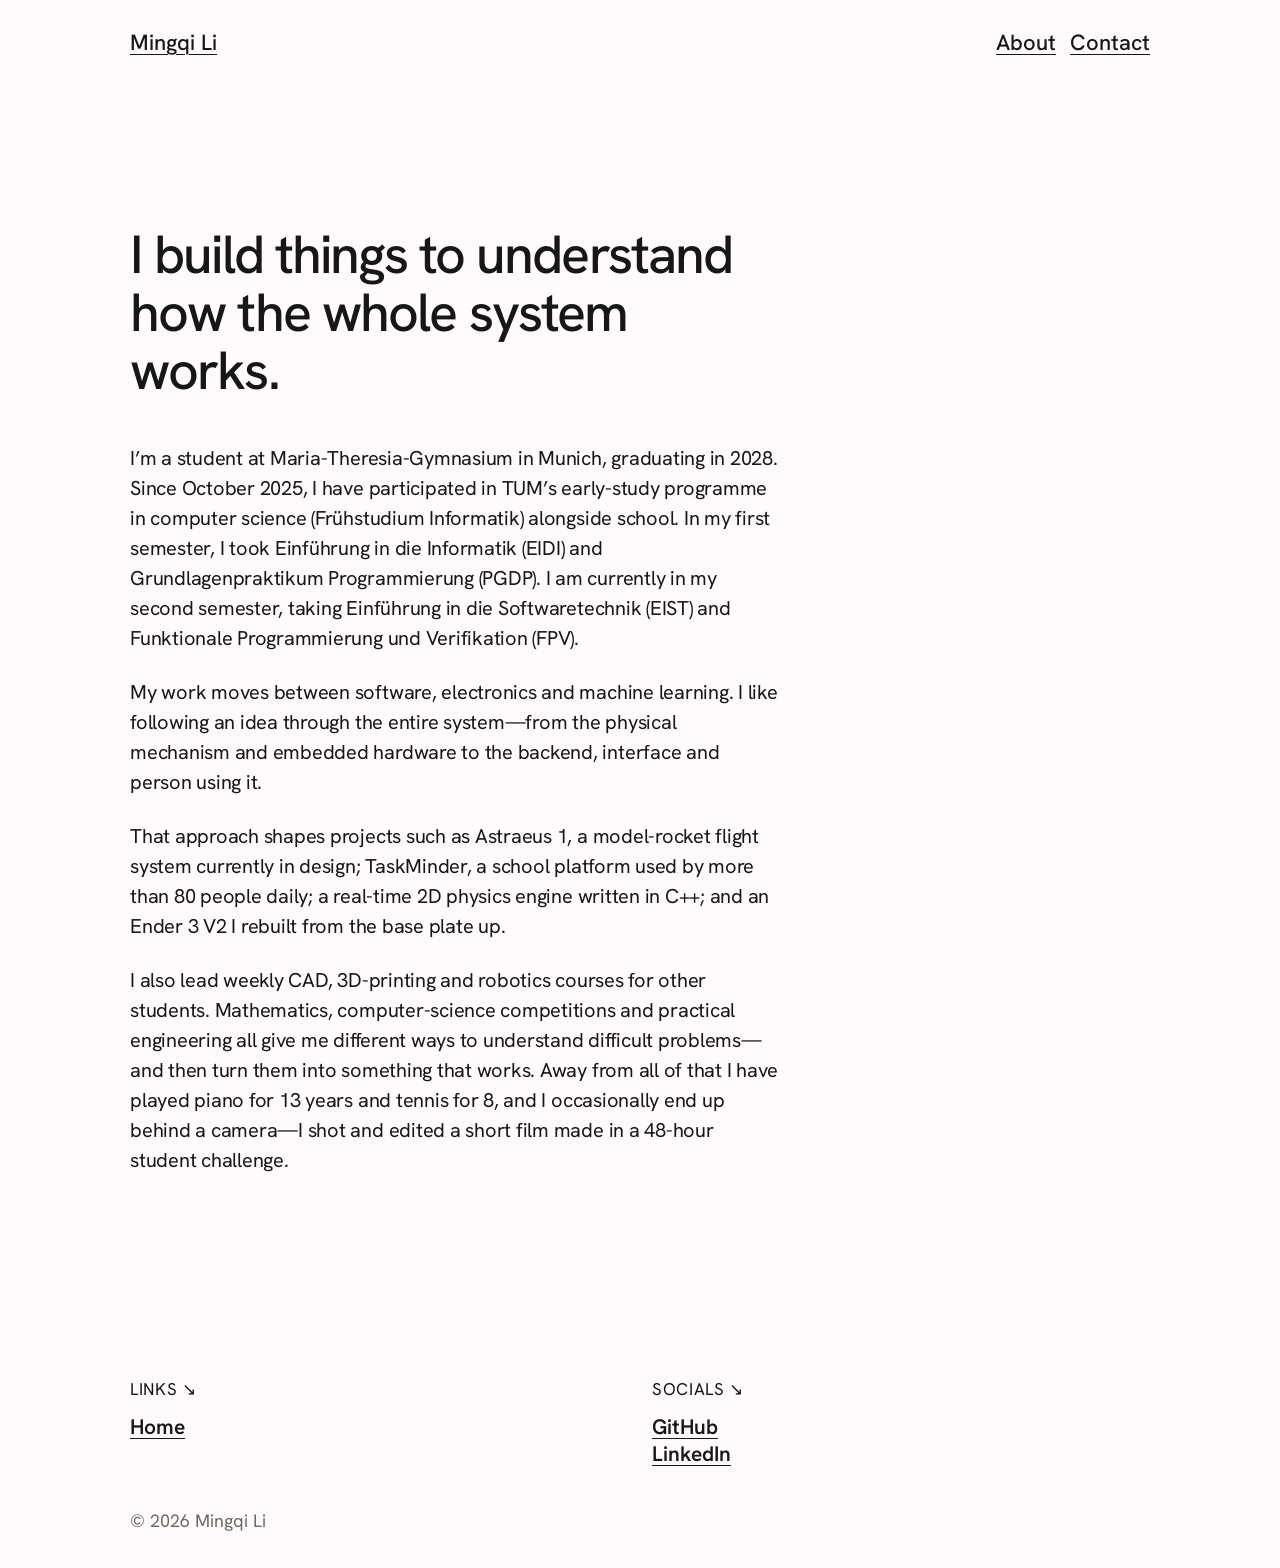
==== about/index.html @ 6d71b135 "add 3d printer" ====
<!DOCTYPE html>
<html lang="en">
<head>
  <meta charset="utf-8">
  <meta name="viewport" content="width=device-width, initial-scale=1">
  <title>About — Mingqi Li</title>
  <meta name="description" content="About Mingqi Li, a Munich-based student engineer working across software, electronics and machine learning.">
  <link rel="icon" href="data:image/svg+xml,%3Csvg xmlns='http://www.w3.org/2000/svg' viewBox='0 0 100 100'%3E%3Ctext y='.9em' font-size='90'%3EM%3C/text%3E%3C/svg%3E">
  <link rel="preconnect" href="https://fonts.googleapis.com">
  <link rel="preconnect" href="https://fonts.gstatic.com" crossorigin>
  <link href="https://fonts.googleapis.com/css2?family=Hanken+Grotesk:wght@400;500;600;700&amp;display=swap" rel="stylesheet">
  <link rel="stylesheet" href="../css/design-system.css">
  <link rel="stylesheet" href="../css/site.css">
</head>
<body class="baseline-home about-page">
  <nav class="site-nav">
    <div class="wrap nav-inner">
      <a class="brand" href="/">Mingqi Li</a>
      <div class="nav-links" aria-label="Primary navigation">
        <a href="./" aria-current="page">About</a>
        <a href="../contact/">Contact</a>
      </div>
    </div>
  </nav>

  <main>
    <article class="wrap about-main">
      <h1>I build things to understand how the whole system works.</h1>

      <div class="about-body">
        <p>I’m a student at Maria-Theresia-Gymnasium in Munich, graduating in 2028. Since October 2025, I have participated in TUM’s early-study programme in computer science (Frühstudium Informatik) alongside school. In my first semester, I took Einführung in die Informatik (EIDI) and Grundlagenpraktikum Programmierung (PGDP). I am currently in my second semester, taking Einführung in die Softwaretechnik (EIST) and Funktionale Programmierung und Verifikation (FPV).</p>

        <p>My work moves between software, electronics and machine learning. I like following an idea through the entire system—from the physical mechanism and embedded hardware to the backend, interface and person using it.</p>

        <p>That approach shapes projects such as Astraeus 1, a model-rocket flight system currently in design; TaskMinder, a school platform used by more than 80 people daily; a real-time 2D physics engine written in C++; and an Ender 3 V2 I rebuilt from the base plate up.</p>

        <p>I also lead weekly CAD, 3D-printing and robotics courses for other students. Mathematics, computer-science competitions and practical engineering all give me different ways to understand difficult problems—and then turn them into something that works. Away from all of that I have played piano for 13 years and tennis for 8, and I occasionally end up behind a camera—I shot and edited a short film made in a 48-hour student challenge.</p>
      </div>
    </article>
  </main>

  <footer class="baseline-footer" id="contact">
    <div class="wrap footer-grid">
      <div>
        <p class="baseline-section-label">Links</p>
        <a href="../index.html">Home</a>
      </div>
      <div>
        <p class="baseline-section-label">Socials</p>
        <a href="https://github.com/skynightgamer" target="_blank" rel="noopener">GitHub</a><br>
        <a href="https://www.linkedin.com/in/mingqi-li-tm/" target="_blank" rel="noopener">LinkedIn</a>
      </div>
    </div>
    <div class="wrap baseline-copyright">© 2026 Mingqi Li</div>
  </footer>
</body>
</html>
---- css/design-system.css ----
:root {
  --paper: #fffbfc;
  --paper-deep: #f4f4f2;
  --ink: #171717;
  --muted: #6d6a65;
  --line: rgba(23, 23, 23, 0.24);
  --line-soft: rgba(23, 23, 23, 0.12);
  --accent: #2447ff;
  --font-sans: "Hanken Grotesk", "Helvetica Neue", Arial, sans-serif;
  --font-mono: var(--font-sans);
  --page: 1180px;
  --gutter: clamp(20px, 4vw, 52px);
  --ease: cubic-bezier(.22, 1, .36, 1);
}

* {
  box-sizing: border-box;
}

html {
  scroll-behavior: smooth;
}

body {
  margin: 0;
  color: var(--ink);
  background: var(--paper);
  font-family: var(--font-sans);
  -webkit-font-smoothing: antialiased;
  text-rendering: optimizeLegibility;
}

body::before {
  content: none;
}

a {
  color: inherit;
  text-underline-offset: .18em;
  text-decoration-thickness: 1px;
}

img,
svg {
  display: block;
  max-width: 100%;
}

button,
input,
textarea {
  font: inherit;
}

::selection {
  color: #fff;
  background: var(--accent);
}

:focus-visible {
  outline: 2px solid var(--accent);
  outline-offset: 4px;
}

.wrap {
  width: min(100%, calc(var(--page) + 2 * var(--gutter)));
  margin-inline: auto;
  padding-inline: var(--gutter);
}

.mono-label {
  margin: 0;
  color: var(--muted);
  font-family: var(--font-mono);
  font-size: 15px;
  line-height: 1.45;
  letter-spacing: .08em;
  text-transform: uppercase;
}

.text-link {
  display: inline-flex;
  gap: .4rem;
  align-items: center;
  font-size: 19px;
  font-weight: 600;
}

.text-link::after {
  content: "↗";
  transition: transform .2s var(--ease);
}

.text-link:hover::after {
  transform: translate(3px, -3px);
}

[data-io] {
  opacity: 1;
  transform: none;
}

@media (prefers-reduced-motion: reduce) {
  html {
    scroll-behavior: auto;
  }

  *,
  *::before,
  *::after {
    scroll-behavior: auto !important;
    transition-duration: .001ms !important;
    animation-duration: .001ms !important;
  }

  [data-io] {
    opacity: 1;
    transform: none;
  }
}
---- css/site.css ----
/* Editorial portfolio layout */

.site-nav {
  position: relative;
  z-index: 20;
}

.nav-inner {
  display: flex;
  min-height: 84px;
  align-items: center;
  justify-content: space-between;
  border-bottom: 1px solid var(--line);
}

.brand {
  font-size: 14px;
  font-weight: 650;
}

.brand,
.nav-links a {
  text-decoration: none;
}

.nav-links {
  display: flex;
  gap: clamp(18px, 3vw, 36px);
  align-items: center;
}

.nav-links a {
  font-size: 13px;
}

.nav-links a:hover,
.brand:hover {
  text-decoration: underline;
}

.hero {
  padding-block: clamp(64px, 11vw, 150px) clamp(66px, 9vw, 112px);
}

.hero-grid {
  display: grid;
  grid-template-columns: minmax(0, 1.2fr) minmax(260px, .8fr);
  gap: clamp(48px, 10vw, 140px);
  align-items: end;
}

.hero-kicker {
  margin-bottom: 22px;
}

.hero h1 {
  max-width: 790px;
  margin: 0;
  font-size: clamp(48px, 7.7vw, 100px);
  font-weight: 520;
  line-height: .94;
  letter-spacing: -.055em;
}

.hero h1 span {
  color: var(--muted);
}

.hero-intro {
  max-width: 440px;
}

.hero-intro > p:not(.mono-label) {
  margin: 0 0 28px;
  font-size: clamp(18px, 2vw, 24px);
  line-height: 1.28;
  letter-spacing: -.02em;
}

.hero-links {
  display: flex;
  flex-wrap: wrap;
  gap: 18px;
}

.proof-row {
  display: grid;
  grid-template-columns: repeat(3, 1fr);
  margin-top: clamp(54px, 8vw, 104px);
  border-top: 1px solid var(--line);
}

.proof {
  min-height: 112px;
  padding: 18px 24px 18px 0;
  border-right: 1px solid var(--line);
}

.proof + .proof {
  padding-left: 24px;
}

.proof:last-child {
  border-right: 0;
}

.proof strong {
  display: block;
  margin-bottom: 6px;
  font-size: clamp(26px, 3vw, 40px);
  font-weight: 520;
  line-height: 1;
  letter-spacing: -.04em;
}

.proof span {
  color: var(--muted);
  font-size: 13px;
}

.section {
  padding-block: clamp(72px, 10vw, 132px);
  border-top: 1px solid var(--line);
}

.section-heading {
  display: grid;
  grid-template-columns: minmax(140px, .55fr) 1.45fr;
  gap: 36px;
  margin-bottom: clamp(42px, 6vw, 76px);
}

.section-heading h2 {
  max-width: 780px;
  margin: 0;
  font-size: clamp(34px, 5vw, 64px);
  font-weight: 520;
  line-height: 1.02;
  letter-spacing: -.045em;
}

.project-grid {
  display: grid;
  grid-template-columns: repeat(2, minmax(0, 1fr));
  gap: clamp(44px, 6vw, 82px) clamp(20px, 3vw, 34px);
}

.project {
  min-width: 0;
}

.project-link {
  display: block;
  text-decoration: none;
}

.project-media {
  position: relative;
  overflow: hidden;
  aspect-ratio: 1.45 / 1;
  margin-bottom: 16px;
  border: 1px solid var(--line);
  background: var(--paper-deep);
}

.project-media img,
.project-media video {
  width: 100%;
  height: 100%;
  object-fit: cover;
  transition: transform .6s var(--ease), filter .4s ease;
}

.project-link:hover .project-media img,
.project-link:hover .project-media video {
  transform: scale(1.025);
  filter: contrast(1.04);
}

.project-topline {
  display: flex;
  gap: 18px;
  justify-content: space-between;
  margin-bottom: 9px;
}

.project h3 {
  margin: 0;
  font-size: clamp(22px, 2.4vw, 31px);
  font-weight: 540;
  line-height: 1.1;
  letter-spacing: -.03em;
}

.project p {
  max-width: 54ch;
  margin: 0;
  color: var(--muted);
  font-size: 14px;
  line-height: 1.45;
}

.project-meta {
  margin-bottom: 8px;
}

.profile-grid {
  display: grid;
  grid-template-columns: minmax(240px, .72fr) minmax(0, 1.28fr);
  gap: clamp(36px, 8vw, 120px);
  align-items: start;
}

.portrait-placeholder {
  border: 1px solid var(--line);
  background: var(--paper-deep);
}

.portrait-placeholder img {
  width: 100%;
}

.profile-copy .statement {
  max-width: 760px;
  margin: 0 0 clamp(44px, 6vw, 72px);
  font-size: clamp(30px, 4.2vw, 56px);
  font-weight: 510;
  line-height: 1.08;
  letter-spacing: -.04em;
}

.profile-notes {
  display: grid;
  grid-template-columns: repeat(2, minmax(0, 1fr));
  gap: 32px;
}

.profile-notes p {
  margin: 0;
  color: var(--muted);
  font-size: 15px;
  line-height: 1.6;
}

.editorial-list {
  border-top: 1px solid var(--ink);
}

.list-row {
  display: grid;
  grid-template-columns: minmax(180px, .85fr) minmax(0, 1.25fr) minmax(100px, .4fr);
  gap: 28px;
  padding-block: 20px;
  border-bottom: 1px solid var(--line);
}

.list-row h3,
.list-row p {
  margin: 0;
}

.list-row h3 {
  font-size: 16px;
  font-weight: 600;
}

.list-row p {
  color: var(--muted);
  font-size: 14px;
  line-height: 1.5;
}

.list-row .year {
  text-align: right;
  font-family: var(--font-mono);
  font-size: 10px;
  line-height: 1.5;
}

.split-lists {
  display: grid;
  grid-template-columns: repeat(2, minmax(0, 1fr));
  gap: clamp(42px, 8vw, 110px);
}

.split-list h3 {
  margin: 0 0 20px;
  font-size: 14px;
  font-weight: 600;
}

.small-row {
  display: grid;
  grid-template-columns: 1fr auto;
  gap: 20px;
  padding-block: 15px;
  border-top: 1px solid var(--line);
}

.small-row:last-child {
  border-bottom: 1px solid var(--line);
}

.small-row strong {
  display: block;
  margin-bottom: 3px;
  font-size: 14px;
}

.small-row span {
  color: var(--muted);
  font-size: 12px;
}

.small-row time {
  font-family: var(--font-mono);
  font-size: 10px;
  white-space: nowrap;
}

.tools-line {
  max-width: 950px;
  margin: clamp(50px, 7vw, 80px) 0 0;
  font-size: clamp(21px, 3vw, 34px);
  line-height: 1.45;
  letter-spacing: -.025em;
}

.tools-line span {
  color: var(--muted);
}

.contact {
  padding-block: clamp(80px, 12vw, 160px);
  color: #f5f2ec;
  background: var(--ink);
}

.contact-grid {
  display: grid;
  grid-template-columns: minmax(0, 1.3fr) minmax(230px, .7fr);
  gap: 44px;
  align-items: end;
}

.contact h2 {
  max-width: 820px;
  margin: 0;
  font-size: clamp(48px, 8vw, 106px);
  font-weight: 500;
  line-height: .92;
  letter-spacing: -.06em;
}

.contact-side p {
  max-width: 36ch;
  margin: 0 0 26px;
  color: rgba(255,255,255,.62);
  font-size: 15px;
  line-height: 1.55;
}

.contact-side a {
  color: #fff;
}

.footer {
  color: #f5f2ec;
  background: var(--ink);
}

.footer-inner {
  display: flex;
  min-height: 86px;
  gap: 24px;
  align-items: center;
  justify-content: space-between;
  border-top: 1px solid rgba(255,255,255,.22);
  font-family: var(--font-mono);
  font-size: 10px;
  text-transform: none;
}

.footer-links {
  display: flex;
  gap: 24px;
}

/* Project pages */
.project-hero {
  padding-block: clamp(70px, 9vw, 120px) clamp(54px, 7vw, 88px);
}

.project-hero-grid {
  display: grid;
  grid-template-columns: minmax(0, 1.25fr) minmax(250px, .75fr);
  gap: clamp(40px, 9vw, 130px);
  align-items: end;
}

.project-hero h1 {
  margin: 18px 0 0;
  font-size: clamp(56px, 10vw, 132px);
  font-weight: 500;
  line-height: .88;
  letter-spacing: -.065em;
}

.project-deck {
  margin: 0 0 32px;
  font-size: clamp(20px, 2.2vw, 27px);
  line-height: 1.25;
  letter-spacing: -.025em;
}

.project-facts {
  display: grid;
  gap: 10px;
  margin: 0;
}

.project-facts div {
  display: grid;
  grid-template-columns: 88px 1fr;
  gap: 18px;
  padding-top: 10px;
  border-top: 1px solid var(--line);
}

.project-facts dt {
  color: var(--muted);
  font-family: var(--font-mono);
  font-size: 9px;
  letter-spacing: .06em;
  text-transform: uppercase;
}

.project-facts dd {
  margin: 0;
  font-size: 13px;
}

.case-cover {
  margin: 0;
  border-block: 1px solid var(--line);
  background: var(--paper-deep);
}

.case-cover img,
.case-cover video {
  display: block;
  width: 100%;
  max-height: 800px;
}

.case-cover figcaption {
  padding: 14px var(--gutter) 15px;
  border-top: 1px solid var(--line);
  color: var(--muted);
  font-size: 14px;
  line-height: 1.5;
}

.case-cover--video {
  overflow: hidden;
}

.case-cover--video video {
  object-fit: cover;
  transform: scale(1.16);
  transform-origin: center;
}

.case-study {
  padding-block: clamp(72px, 10vw, 132px);
}

.case-section {
  display: grid;
  grid-template-columns: minmax(150px, .48fr) minmax(0, 1.52fr);
  gap: clamp(30px, 7vw, 92px);
  padding-block: clamp(54px, 7vw, 84px);
  border-top: 1px solid var(--line);
}

.case-section:first-child {
  padding-top: 0;
  border-top: 0;
}

.case-copy {
  max-width: 760px;
}

.case-copy h2 {
  margin: 0 0 22px;
  font-size: clamp(32px, 4.3vw, 56px);
  font-weight: 520;
  line-height: 1.04;
  letter-spacing: -.045em;
}

.case-copy p,
.case-copy li {
  color: var(--muted);
  font-size: 17px;
  line-height: 1.65;
}

.case-copy p {
  margin: 0 0 18px;
}

.case-copy ul {
  margin: 0;
  padding-left: 20px;
}

.case-copy li + li {
  margin-top: 10px;
}

.case-copy strong {
  color: var(--ink);
}

.case-narrative {
  max-width: 820px;
  margin-inline: auto;
}

.case-narrative .case-copy {
  max-width: none;
}

.narrative-chapter + .narrative-chapter {
  margin-top: clamp(72px, 10vw, 116px);
}

.narrative-chapter h2 {
  font-weight: 600;
}

.narrative-chapter--results {
  padding-top: clamp(12px, 2vw, 24px);
}

.story-grid {
  display: grid;
  grid-template-columns: repeat(2, minmax(0, 1fr));
  gap: 24px;
  margin-top: 38px;
}

.story-media {
  min-width: 0;
  margin: 0;
}

.story-media--wide {
  margin-top: 38px;
}

.story-grid--product {
  align-items: start;
}

.story-column {
  display: flex;
  min-width: 0;
  flex-direction: column;
  gap: 24px;
}

.story-media > img {
  width: 100%;
  height: auto;
  border: 1px solid var(--line);
  background: var(--paper-deep);
}

.story-placeholder {
  display: flex;
  min-height: 300px;
  padding: clamp(22px, 4vw, 38px);
  flex-direction: column;
  justify-content: flex-end;
  border: 1px solid var(--line);
  background:
    linear-gradient(135deg, transparent 0 49.8%, var(--line-soft) 50%, transparent 50.2%),
    linear-gradient(45deg, transparent 0 49.8%, var(--line-soft) 50%, transparent 50.2%),
    var(--paper-deep);
}

.story-placeholder--screen {
  min-height: 260px;
  background:
    linear-gradient(var(--line-soft) 1px, transparent 1px),
    linear-gradient(90deg, var(--line-soft) 1px, transparent 1px),
    var(--paper-deep);
  background-size: 28px 28px;
}

.story-placeholder .mono-label {
  margin-bottom: 8px;
  font-size: 11px;
}

.story-placeholder strong {
  font-size: clamp(20px, 2.7vw, 30px);
  font-weight: 520;
  line-height: 1.1;
  letter-spacing: -.03em;
}

.story-placeholder p {
  max-width: 44ch;
  margin: 8px 0 0;
  color: var(--muted);
  font-size: 13px;
  line-height: 1.45;
}

.story-media figcaption {
  margin-top: 10px;
  color: var(--muted);
  font-size: 13px;
  line-height: 1.45;
}

.media-block {
  margin: clamp(44px, 6vw, 72px) 0 0;
}

.media-placeholder {
  display: grid;
  min-height: clamp(320px, 48vw, 650px);
  padding: clamp(22px, 4vw, 46px);
  place-items: center;
  border: 1px solid var(--line);
  background:
    linear-gradient(var(--line-soft) 1px, transparent 1px),
    linear-gradient(90deg, var(--line-soft) 1px, transparent 1px),
    var(--paper-deep);
  background-size: 32px 32px;
}

.media-placeholder-inner {
  max-width: 520px;
  padding: 28px;
  text-align: center;
  background: rgba(243,240,235,.88);
  border: 1px solid var(--line);
}

.media-placeholder strong {
  display: block;
  margin: 12px 0 8px;
  font-size: clamp(22px, 3vw, 36px);
  font-weight: 520;
  letter-spacing: -.03em;
}

.media-placeholder p {
  margin: 0;
  color: var(--muted);
  font-size: 13px;
  line-height: 1.5;
}

.media-caption {
  display: flex;
  gap: 24px;
  justify-content: space-between;
  margin-top: 10px;
  color: var(--muted);
  font-family: var(--font-mono);
  font-size: 9px;
  line-height: 1.5;
  text-transform: uppercase;
}

.result-strip {
  display: grid;
  grid-template-columns: repeat(3, minmax(0, 1fr));
  margin-top: 34px;
  border-block: 1px solid var(--line);
}

.result {
  padding: 22px 24px 22px 0;
  border-right: 1px solid var(--line);
}

.result + .result {
  padding-left: 24px;
}

.result:last-child {
  border-right: 0;
}

.result strong {
  display: block;
  margin-bottom: 5px;
  font-size: clamp(22px, 3vw, 36px);
  font-weight: 520;
  letter-spacing: -.035em;
}

.result span {
  color: var(--muted);
  font-size: 12px;
}

.case-links {
  display: flex;
  flex-wrap: wrap;
  gap: 20px;
  margin-top: 30px;
}

.case-nav {
  display: flex;
  gap: 24px;
  justify-content: space-between;
  padding-block: 28px;
  border-top: 1px solid var(--line);
}

.case-nav a {
  font-size: 13px;
}

@media (max-width: 760px) {
  .nav-inner {
    min-height: 70px;
  }

  .nav-links a:not(:last-child) {
    display: none;
  }

  .hero-grid,
  .project-hero-grid,
  .contact-grid {
    grid-template-columns: 1fr;
    align-items: start;
  }

  .hero {
    padding-top: 72px;
  }

  .hero h1 {
    font-size: clamp(48px, 15vw, 78px);
  }

  .proof-row {
    grid-template-columns: 1fr;
  }

  .proof,
  .proof + .proof {
    min-height: auto;
    padding: 18px 0;
    border-right: 0;
    border-bottom: 1px solid var(--line);
  }

  .section-heading,
  .case-section {
    grid-template-columns: 1fr;
    gap: 18px;
  }

  .project-grid,
  .profile-grid,
  .profile-notes,
  .split-lists,
  .story-grid {
    grid-template-columns: 1fr;
  }

  .story-grid--product .story-column {
    display: contents;
  }

  .project-grid {
    gap: 52px;
  }

  .portrait-placeholder {
    max-width: 430px;
  }

  .list-row {
    grid-template-columns: 1fr auto;
    gap: 7px 20px;
  }

  .list-row p {
    grid-column: 1 / -1;
    grid-row: 2;
  }

  .result-strip {
    grid-template-columns: 1fr;
  }

  .result,
  .result + .result {
    padding: 18px 0;
    border-right: 0;
    border-bottom: 1px solid var(--line);
  }

  .result:last-child {
    border-bottom: 0;
  }

  .media-placeholder {
    min-height: 320px;
  }
}

@media (max-width: 440px) {
  .nav-links {
    gap: 16px;
  }

  .nav-links a {
    font-size: 12px;
  }

  .footer-inner {
    align-items: flex-start;
    flex-direction: column;
    justify-content: center;
  }
}

/* Homepage variant aligned closely with the supplied baseline reference. */
.baseline-home {
  --page: 1020px;
  --gutter: clamp(18px, 3vw, 32px);
  background: var(--paper);
}

.baseline-home::before {
  content: none;
}

.baseline-home .nav-inner {
  min-height: 84px;
  border-bottom: 0;
}

.baseline-home .brand,
.baseline-home .nav-links a {
  font-size: 22px;
  font-weight: 500;
  text-decoration: underline;
  text-decoration-thickness: .75px;
}

.baseline-home .nav-links {
  gap: 14px;
}

.baseline-intro {
  padding: 40px 0 44px;
}

.intro-grid {
  display: grid;
  grid-template-columns: repeat(2, minmax(0, 1fr));
  gap: 28px;
}

.intro-title,
.intro-side p {
  max-width: 38ch;
  margin: 0 0 18px;
  font-size: 24px;
  line-height: 1.16;
  letter-spacing: -.012em;
}

.intro-side {
  display: flex;
  align-items: flex-start;
  flex-direction: column;
  justify-content: flex-end;
  padding-bottom: 1px;
}

.intro-side p {
  color: var(--muted);
  font-size: 20px;
  line-height: 1.35;
  letter-spacing: 0;
}

.baseline-link {
  font-size: 20px;
  font-weight: 500;
}

.baseline-work {
  padding: 24px 0 96px;
}

.baseline-section-label {
  margin: 0 0 11px;
  color: var(--ink);
  font-family: var(--font-mono);
  font-size: 14px;
  line-height: 1.4;
  letter-spacing: .04em;
  text-transform: uppercase;
}

.baseline-work .baseline-section-label::after,
.baseline-footer .baseline-section-label::after {
  content: " ↘";
}

.baseline-work > .wrap > .baseline-section-label {
  margin-bottom: 22px;
  font-size: 14px;
  font-weight: 700;
}

.baseline-home .project-grid {
  gap: 42px 32px;
}

.baseline-home .project-media {
  aspect-ratio: 1.48 / 1;
  margin-bottom: 14px;
  border-color: rgba(23, 23, 23, .3);
}

.baseline-home .project-topline {
  justify-content: flex-start;
  margin-bottom: 5px;
}

.baseline-home .project h2 {
  margin: 0;
  color: var(--ink);
  font-size: 14px;
  font-weight: 550;
  line-height: 1.2;
  text-transform: uppercase;
}

.baseline-home .project-meta {
  margin: 0 0 14px;
  color: var(--muted);
  font-family: var(--font-sans);
  font-size: 14px;
  line-height: 1.4;
  letter-spacing: 0;
  text-transform: uppercase;
}

.baseline-home .project p:not(.project-meta) {
  max-width: 58ch;
  margin: 0;
  color: var(--muted);
  font-size: 17px;
  line-height: 1.4;
}

.baseline-home .project-link:hover .project-media img,
.baseline-home .project-link:hover .project-media video {
  transform: none;
}

.baseline-about {
  padding: 104px 0 88px;
}

.about-text-grid {
  display: grid;
  grid-template-columns: repeat(2, minmax(0, 1fr));
  gap: clamp(42px, 9vw, 96px);
}

.about-statement {
  max-width: 19ch;
  margin: 0;
  font-size: clamp(38px, 3.7vw, 46px);
  font-weight: 450;
  line-height: 1.06;
  letter-spacing: -.035em;
}

.about-detail {
  padding-top: 3px;
}

.about-detail p {
  max-width: 40ch;
  margin: 0 0 16px;
  font-size: 20px;
  line-height: 1.5;
}

.about-detail .baseline-link::after {
  content: " ↘";
}

.baseline-record {
  padding: 72px 0 88px;
  border-top: 1px solid var(--line-soft);
}

.record-grid,
.footer-grid {
  display: grid;
  grid-template-columns: repeat(2, minmax(0, 1fr));
  gap: 24px;
}

.compact-list {
  border-top: 1px solid var(--line);
}

.compact-list > div {
  display: flex;
  gap: 14px;
  justify-content: space-between;
  padding: 11px 0;
  border-bottom: 1px solid var(--line-soft);
}

.compact-list strong,
.compact-list span {
  font-size: 17px;
  line-height: 1.45;
}

.compact-list strong {
  font-weight: 550;
}

.compact-list span {
  color: var(--muted);
  text-align: right;
}

.compact-list + .baseline-link {
  display: block;
  margin-top: 16px;
}

.baseline-footer {
  padding: 64px 0 36px;
}

.baseline-footer a {
  font-size: 21px;
  font-weight: 600;
}

.baseline-footer .baseline-section-label {
  font-size: 17px;
}

.baseline-copyright {
  margin-top: 42px;
  color: var(--muted);
  font-size: 18px;
}

@media (max-width: 620px) {
  .intro-grid,
  .about-text-grid,
  .record-grid {
    grid-template-columns: 1fr;
  }

  .intro-side {
    padding-top: 0;
  }

  .baseline-home .project-grid {
    grid-template-columns: 1fr;
  }

  .baseline-intro {
    padding-top: 36px;
  }

  .about-statement {
    font-size: 38px;
  }

  .compact-list > div {
    align-items: flex-start;
    flex-direction: column;
    gap: 3px;
  }

  .compact-list span {
    text-align: left;
  }
}

/* About page */
.about-main {
  padding-top: clamp(92px, 11vw, 142px);
  padding-bottom: clamp(112px, 14vw, 180px);
}

.about-main > * {
  max-width: 650px;
}

.about-eyebrow {
  margin: 0 0 34px;
  font-size: 15px;
  font-weight: 600;
  line-height: 1.4;
  text-transform: uppercase;
}

.about-main h1 {
  margin: 0 0 44px;
  font-size: clamp(40px, 4.2vw, 56px);
  font-weight: 500;
  line-height: 1.08;
  letter-spacing: -.035em;
}

.about-body p {
  margin: 0 0 24px;
  font-size: 20px;
  line-height: 1.5;
  letter-spacing: -.012em;
}

.about-page .baseline-footer {
  padding-top: 0;
}

@media (max-width: 620px) {
  .about-main {
    padding-top: 68px;
    padding-bottom: 96px;
  }

  .about-main h1 {
    font-size: 38px;
  }

  .about-body p {
    font-size: 18px;
  }
}

/* Contact page */
.contact-main {
  padding-top: clamp(112px, 13vw, 170px);
  padding-bottom: clamp(170px, 20vw, 250px);
}

.contact-eyebrow {
  margin: 0 0 26px;
  font-size: 15px;
  font-weight: 600;
  line-height: 1.4;
  text-transform: uppercase;
}

.contact-links {
  display: flex;
  align-items: flex-start;
  flex-direction: column;
}

.contact-links a {
  font-size: 22px;
  font-weight: 500;
  line-height: 1.25;
}

.contact-page .baseline-footer {
  padding-top: 0;
}

@media (max-width: 620px) {
  .contact-main {
    padding-top: 76px;
    padding-bottom: 130px;
  }

  .contact-links a {
    font-size: 20px;
  }
}

/* Compact project pages that continue the baseline homepage proportions. */
.project-page {
  --page: 1020px;
  --gutter: clamp(18px, 3vw, 32px);
  background: var(--paper);
}

.project-page::before {
  content: none;
}

.project-page .nav-inner {
  min-height: 64px;
  border-bottom: 0;
}

.project-page .brand,
.project-page .nav-links a {
  font-size: 21px;
  font-weight: 500;
  text-decoration: underline;
}

.project-page .project-hero {
  padding: 52px 0 46px;
}

.project-page .project-hero-grid {
  grid-template-columns: repeat(2, minmax(0, 1fr));
  gap: clamp(42px, 8vw, 88px);
}

.project-page .project-hero h1 {
  margin-top: 13px;
  font-size: clamp(46px, 6.4vw, 70px);
  line-height: .94;
}

.project-page .project-deck {
  margin-bottom: 24px;
  font-size: 24px;
  line-height: 1.35;
}

.project-page .project-deck--intro {
  max-width: 27ch;
  margin: 22px 0 0;
  color: var(--muted);
  font-size: clamp(19px, 2.2vw, 24px);
}

.project-page .project-facts div {
  grid-template-columns: 72px 1fr;
  padding-top: 8px;
}

.project-page .project-facts dt {
  font-size: 14px;
}

.project-page .project-facts dd {
  font-size: 18px;
}

.project-page .case-cover {
  width: min(calc(100% - 2 * var(--gutter)), var(--page));
  margin-inline: auto;
  border: 1px solid var(--line);
}

.project-page .case-study {
  padding: 62px var(--gutter) 0;
}

.project-page .case-section {
  grid-template-columns: minmax(110px, .4fr) minmax(0, 1.6fr);
  gap: clamp(28px, 6vw, 66px);
  padding: 54px 0;
}

.project-page .case-copy h2 {
  margin-bottom: 18px;
  font-size: clamp(36px, 3.9vw, 48px);
}

.project-page .case-copy p,
.project-page .case-copy li {
  font-size: 20px;
  line-height: 1.65;
}

.project-page .media-block {
  margin-top: 38px;
}

.project-page .media-placeholder {
  min-height: clamp(280px, 38vw, 440px);
}

.project-page .media-placeholder strong {
  font-size: clamp(20px, 2.5vw, 28px);
}

.project-page .result strong {
  font-size: clamp(20px, 2.6vw, 28px);
}

.project-page .footer {
  color: var(--ink);
  background: transparent;
}

.project-page .footer-inner {
  min-height: 80px;
  border-top-color: var(--line);
  font-size: 16px;
}

.taskminder-page .case-nav,
.astraeus-page .case-nav {
  margin-top: clamp(52px, 8vw, 84px);
  padding-block: clamp(36px, 5vw, 48px);
}

.taskminder-page .footer-inner {
  margin-top: clamp(20px, 3vw, 36px);
}

@media (max-width: 620px) {
  .project-page .project-hero-grid,
  .project-page .case-section {
    grid-template-columns: 1fr;
  }

  .project-page .project-hero {
    padding-top: 34px;
  }

  .project-page .case-study {
    padding-top: 42px;
  }
}
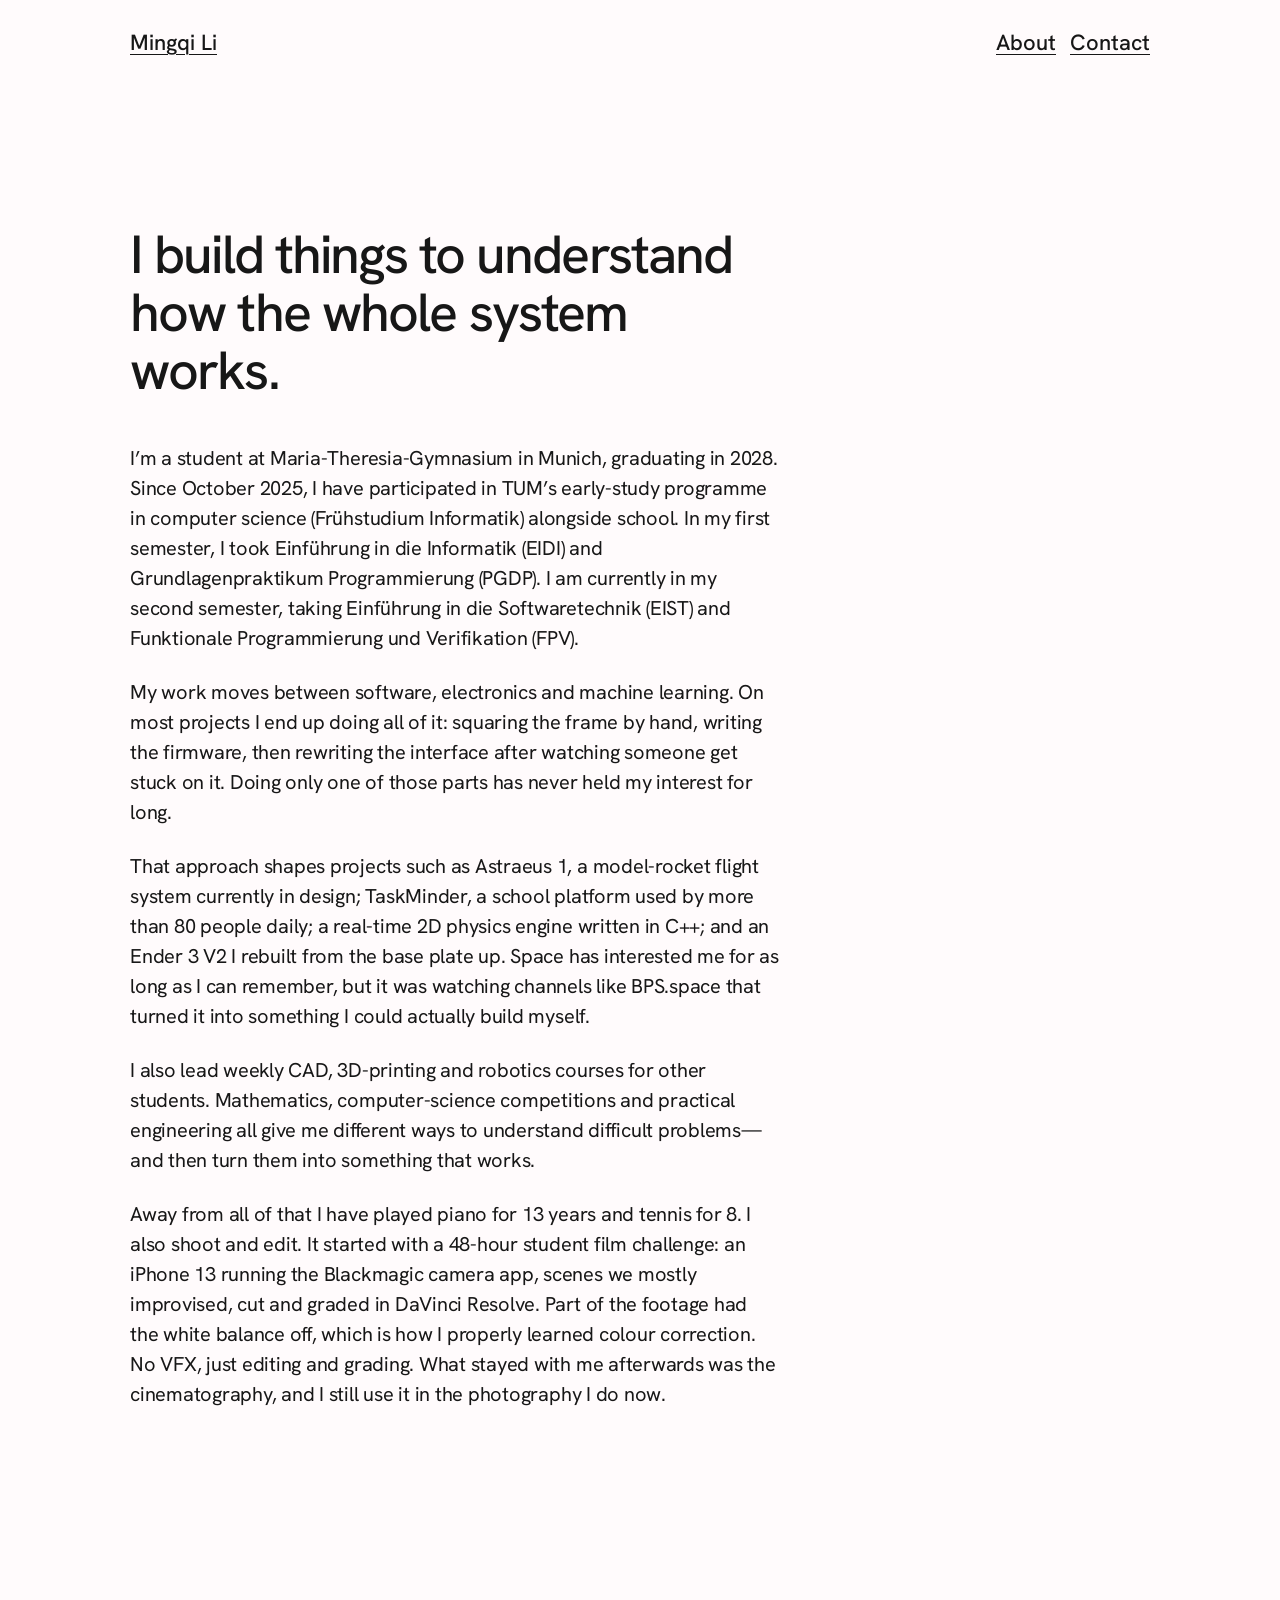
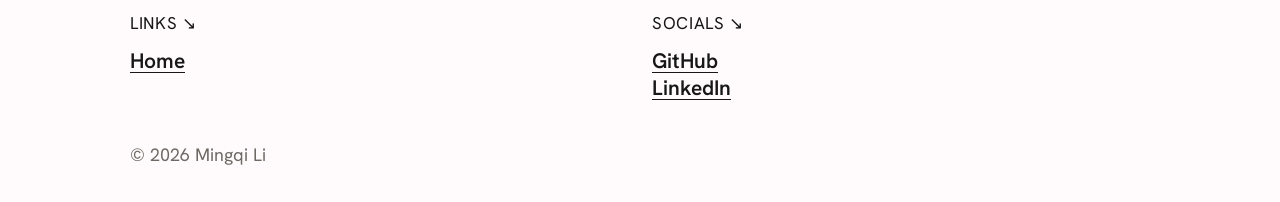
==== commit e291c43e: "complete more stuff" ====
--- a/about/index.html
+++ b/about/index.html
@@ -30,11 +30,13 @@
       <div class="about-body">
         <p>I’m a student at Maria-Theresia-Gymnasium in Munich, graduating in 2028. Since October 2025, I have participated in TUM’s early-study programme in computer science (Frühstudium Informatik) alongside school. In my first semester, I took Einführung in die Informatik (EIDI) and Grundlagenpraktikum Programmierung (PGDP). I am currently in my second semester, taking Einführung in die Softwaretechnik (EIST) and Funktionale Programmierung und Verifikation (FPV).</p>
 
-        <p>My work moves between software, electronics and machine learning. I like following an idea through the entire system—from the physical mechanism and embedded hardware to the backend, interface and person using it.</p>
+        <p>My work moves between software, electronics and machine learning. On most projects I end up doing all of it: squaring the frame by hand, writing the firmware, then rewriting the interface after watching someone get stuck on it. Doing only one of those parts has never held my interest for long.</p>
 
-        <p>That approach shapes projects such as Astraeus 1, a model-rocket flight system currently in design; TaskMinder, a school platform used by more than 80 people daily; a real-time 2D physics engine written in C++; and an Ender 3 V2 I rebuilt from the base plate up.</p>
+        <p>That approach shapes projects such as Astraeus 1, a model-rocket flight system currently in design; TaskMinder, a school platform used by more than 80 people daily; a real-time 2D physics engine written in C++; and an Ender 3 V2 I rebuilt from the base plate up. Space has interested me for as long as I can remember, but it was watching channels like BPS.space that turned it into something I could actually build myself.</p>
 
-        <p>I also lead weekly CAD, 3D-printing and robotics courses for other students. Mathematics, computer-science competitions and practical engineering all give me different ways to understand difficult problems—and then turn them into something that works. Away from all of that I have played piano for 13 years and tennis for 8, and I occasionally end up behind a camera—I shot and edited a short film made in a 48-hour student challenge.</p>
+        <p>I also lead weekly CAD, 3D-printing and robotics courses for other students. Mathematics, computer-science competitions and practical engineering all give me different ways to understand difficult problems—and then turn them into something that works.</p>
+
+        <p>Away from all of that I have played piano for 13 years and tennis for 8. I also shoot and edit. It started with a 48-hour student film challenge: an iPhone 13 running the Blackmagic camera app, scenes we mostly improvised, cut and graded in DaVinci Resolve. Part of the footage had the white balance off, which is how I properly learned colour correction. No VFX, just editing and grading. What stayed with me afterwards was the cinematography, and I still use it in the photography I do now.</p>
       </div>
     </article>
   </main>
--- a/css/site.css
+++ b/css/site.css
@@ -1327,6 +1327,10 @@
   padding-block: clamp(36px, 5vw, 48px);
 }
 
+.ender-page .case-nav {
+  margin-top: clamp(52px, 8vw, 84px);
+}
+
 .taskminder-page .footer-inner {
   margin-top: clamp(20px, 3vw, 36px);
 }
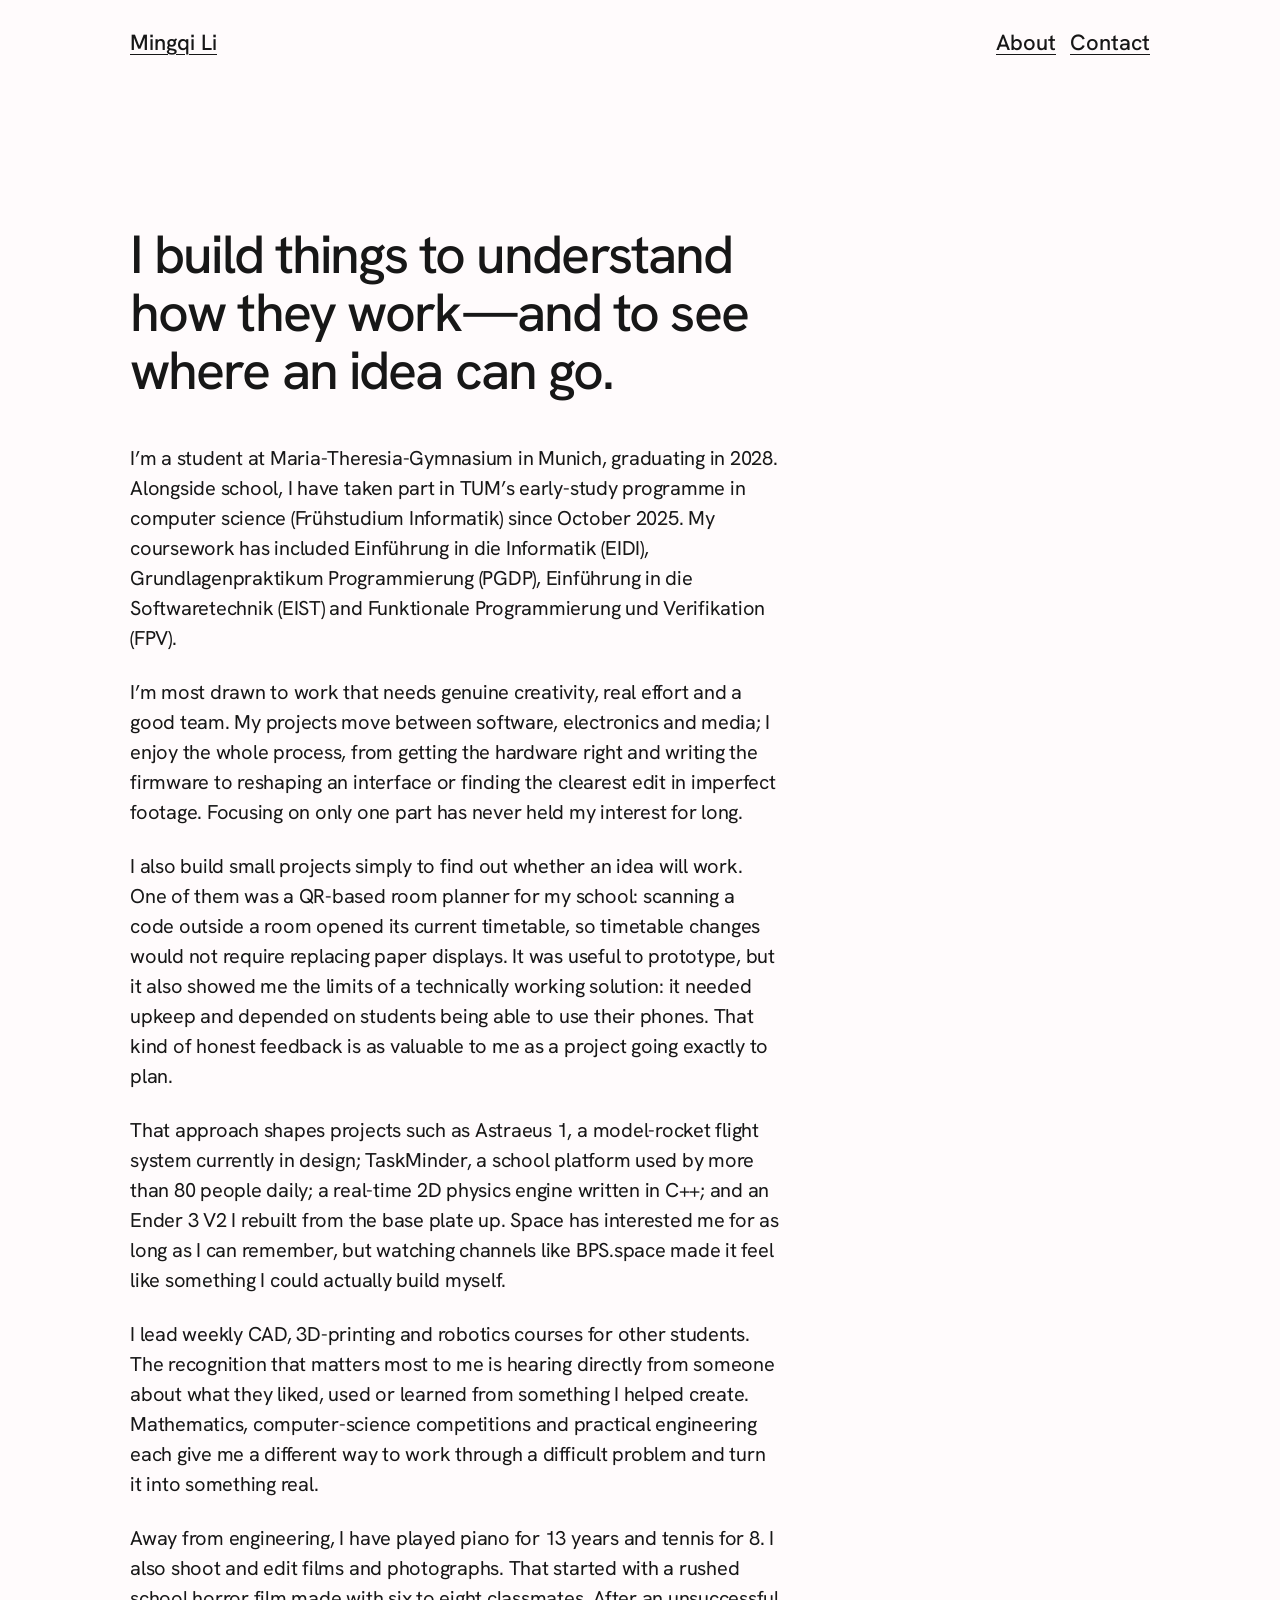
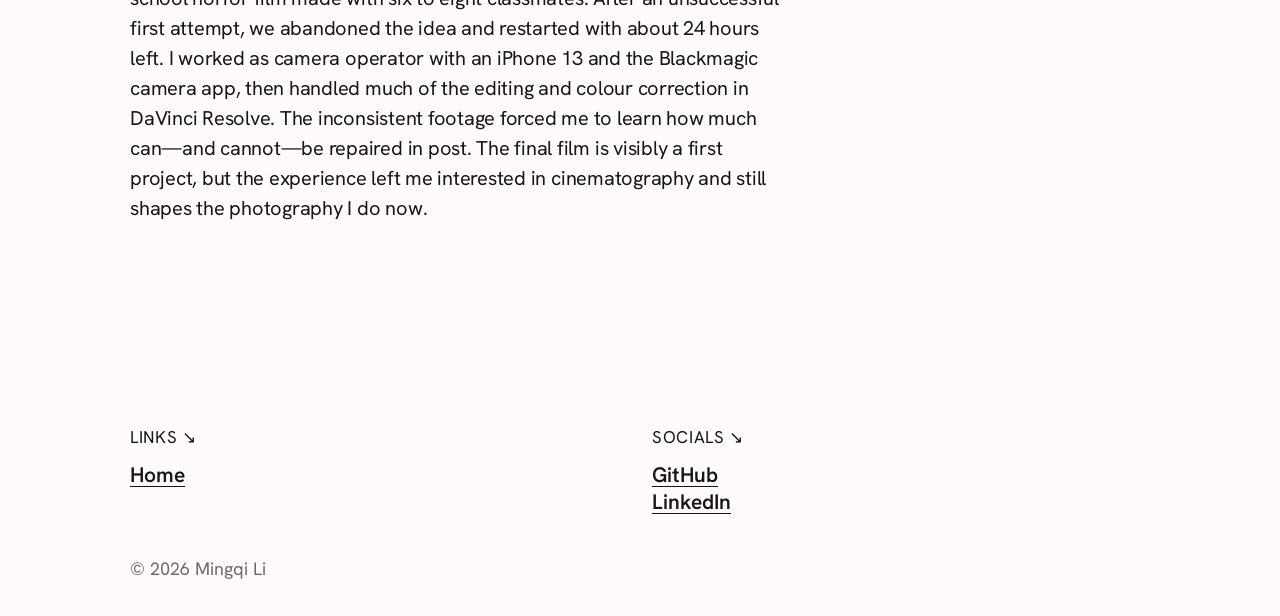
==== commit 49773242: "update" ====
--- a/about/index.html
+++ b/about/index.html
@@ -4,7 +4,7 @@
   <meta charset="utf-8">
   <meta name="viewport" content="width=device-width, initial-scale=1">
   <title>About — Mingqi Li</title>
-  <meta name="description" content="About Mingqi Li, a Munich-based student engineer working across software, electronics and machine learning.">
+  <meta name="description" content="About Mingqi Li, a Munich-based student engineer working across software, electronics and media.">
   <link rel="icon" href="data:image/svg+xml,%3Csvg xmlns='http://www.w3.org/2000/svg' viewBox='0 0 100 100'%3E%3Ctext y='.9em' font-size='90'%3EM%3C/text%3E%3C/svg%3E">
   <link rel="preconnect" href="https://fonts.googleapis.com">
   <link rel="preconnect" href="https://fonts.gstatic.com" crossorigin>
@@ -25,18 +25,20 @@
 
   <main>
     <article class="wrap about-main">
-      <h1>I build things to understand how the whole system works.</h1>
+      <h1>I build things to understand how they work—and to see where an idea can go.</h1>
 
       <div class="about-body">
-        <p>I’m a student at Maria-Theresia-Gymnasium in Munich, graduating in 2028. Since October 2025, I have participated in TUM’s early-study programme in computer science (Frühstudium Informatik) alongside school. In my first semester, I took Einführung in die Informatik (EIDI) and Grundlagenpraktikum Programmierung (PGDP). I am currently in my second semester, taking Einführung in die Softwaretechnik (EIST) and Funktionale Programmierung und Verifikation (FPV).</p>
+        <p>I’m a student at Maria-Theresia-Gymnasium in Munich, graduating in 2028. Alongside school, I have taken part in TUM’s early-study programme in computer science (Frühstudium Informatik) since October 2025. My coursework has included Einführung in die Informatik (EIDI), Grundlagenpraktikum Programmierung (PGDP), Einführung in die Softwaretechnik (EIST) and Funktionale Programmierung und Verifikation (FPV).</p>
 
-        <p>My work moves between software, electronics and machine learning. On most projects I end up doing all of it: squaring the frame by hand, writing the firmware, then rewriting the interface after watching someone get stuck on it. Doing only one of those parts has never held my interest for long.</p>
+        <p>I’m most drawn to work that needs genuine creativity, real effort and a good team. My projects move between software, electronics and media; I enjoy the whole process, from getting the hardware right and writing the firmware to reshaping an interface or finding the clearest edit in imperfect footage. Focusing on only one part has never held my interest for long.</p>
 
-        <p>That approach shapes projects such as Astraeus 1, a model-rocket flight system currently in design; TaskMinder, a school platform used by more than 80 people daily; a real-time 2D physics engine written in C++; and an Ender 3 V2 I rebuilt from the base plate up. Space has interested me for as long as I can remember, but it was watching channels like BPS.space that turned it into something I could actually build myself.</p>
+        <p>I also build small projects simply to find out whether an idea will work. One of them was a QR-based room planner for my school: scanning a code outside a room opened its current timetable, so timetable changes would not require replacing paper displays. It was useful to prototype, but it also showed me the limits of a technically working solution: it needed upkeep and depended on students being able to use their phones. That kind of honest feedback is as valuable to me as a project going exactly to plan.</p>
 
-        <p>I also lead weekly CAD, 3D-printing and robotics courses for other students. Mathematics, computer-science competitions and practical engineering all give me different ways to understand difficult problems—and then turn them into something that works.</p>
+        <p>That approach shapes projects such as Astraeus 1, a model-rocket flight system currently in design; TaskMinder, a school platform used by more than 80 people daily; a real-time 2D physics engine written in C++; and an Ender 3 V2 I rebuilt from the base plate up. Space has interested me for as long as I can remember, but watching channels like BPS.space made it feel like something I could actually build myself.</p>
 
-        <p>Away from all of that I have played piano for 13 years and tennis for 8. I also shoot and edit. It started with a 48-hour student film challenge: an iPhone 13 running the Blackmagic camera app, scenes we mostly improvised, cut and graded in DaVinci Resolve. Part of the footage had the white balance off, which is how I properly learned colour correction. No VFX, just editing and grading. What stayed with me afterwards was the cinematography, and I still use it in the photography I do now.</p>
+        <p>I lead weekly CAD, 3D-printing and robotics courses for other students. The recognition that matters most to me is hearing directly from someone about what they liked, used or learned from something I helped create. Mathematics, computer-science competitions and practical engineering each give me a different way to work through a difficult problem and turn it into something real.</p>
+
+        <p>Away from engineering, I have played piano for 13 years and tennis for 8. I also shoot and edit films and photographs. That started with a rushed school horror film made with six to eight classmates. After an unsuccessful first attempt, we abandoned the idea and restarted with about 24 hours left. I worked as camera operator with an iPhone 13 and the Blackmagic camera app, then handled much of the editing and colour correction in DaVinci Resolve. The inconsistent footage forced me to learn how much can—and cannot—be repaired in post. The final film is visibly a first project, but the experience left me interested in cinematography and still shapes the photography I do now.</p>
       </div>
     </article>
   </main>
--- a/css/design-system.css
+++ b/css/design-system.css
@@ -95,11 +95,6 @@
   transform: translate(3px, -3px);
 }
 
-[data-io] {
-  opacity: 1;
-  transform: none;
-}
-
 @media (prefers-reduced-motion: reduce) {
   html {
     scroll-behavior: auto;
@@ -112,9 +107,4 @@
     transition-duration: .001ms !important;
     animation-duration: .001ms !important;
   }
-
-  [data-io] {
-    opacity: 1;
-    transform: none;
-  }
 }
--- a/css/site.css
+++ b/css/site.css
@@ -942,6 +942,10 @@
   border-color: rgba(23, 23, 23, .3);
 }
 
+.baseline-home .project-media--top img {
+  object-position: top center;
+}
+
 .baseline-home .project-topline {
   justify-content: flex-start;
   margin-bottom: 5px;
@@ -1009,7 +1013,8 @@
   line-height: 1.5;
 }
 
-.about-detail .baseline-link::after {
+.about-detail .baseline-link::after,
+.record-grid .baseline-link::after {
   content: " ↘";
 }
 
@@ -1147,6 +1152,14 @@
   padding-top: 0;
 }
 
+.recognition-group + .recognition-group {
+  margin-top: 46px;
+}
+
+.recognition-group .baseline-section-label {
+  margin: 0 0 12px;
+}
+
 @media (max-width: 620px) {
   .about-main {
     padding-top: 68px;
@@ -1327,6 +1340,35 @@
   padding-block: clamp(36px, 5vw, 48px);
 }
 
+.reframe-page .case-cover {
+  aspect-ratio: 16 / 9;
+  overflow: hidden;
+  background: #fff;
+}
+
+.reframe-page .case-cover img {
+  height: 100%;
+  object-fit: cover;
+  object-position: top center;
+}
+
+.reframe-page .case-nav {
+  margin-top: clamp(52px, 8vw, 84px);
+}
+
+.film-page .case-cover {
+  background: #111;
+}
+
+.film-page .case-cover video {
+  aspect-ratio: 16 / 9;
+  object-fit: contain;
+}
+
+.film-page .case-nav {
+  margin-top: clamp(52px, 8vw, 84px);
+}
+
 .ender-page .case-nav {
   margin-top: clamp(52px, 8vw, 84px);
 }
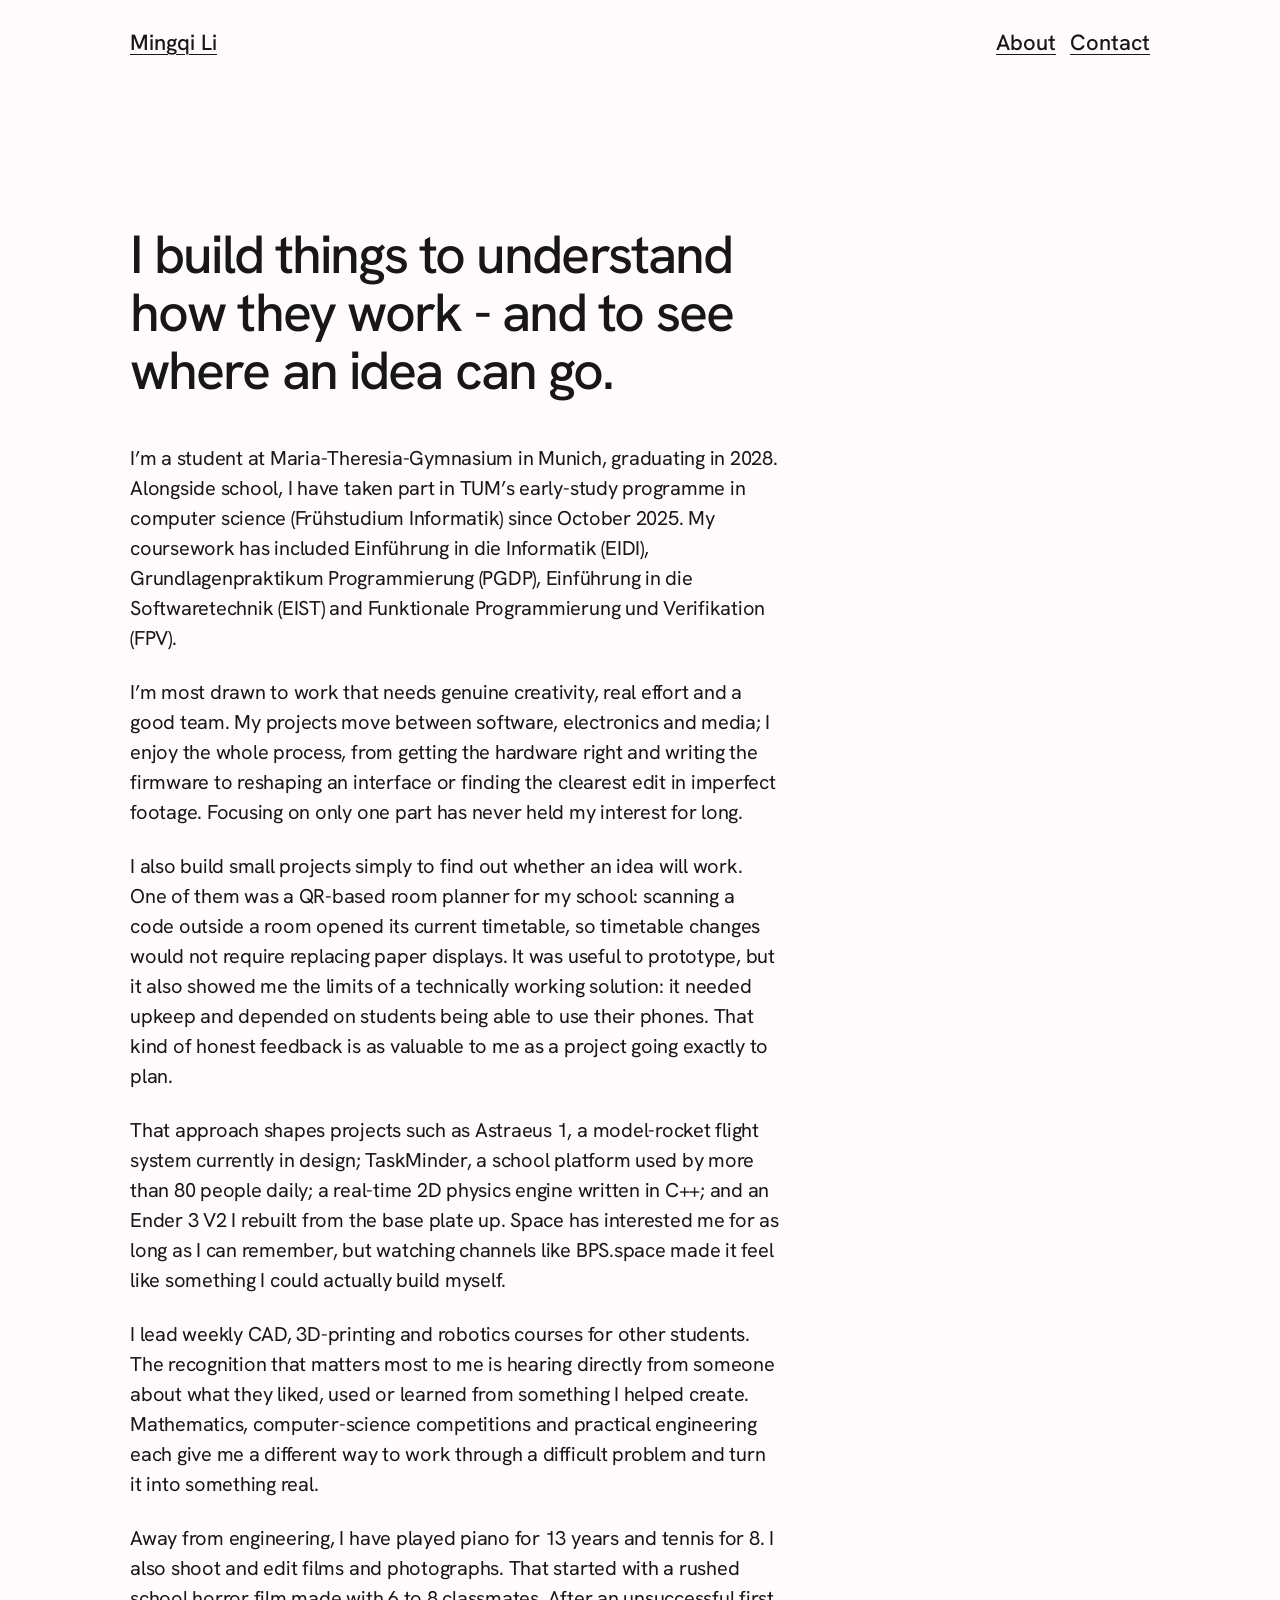
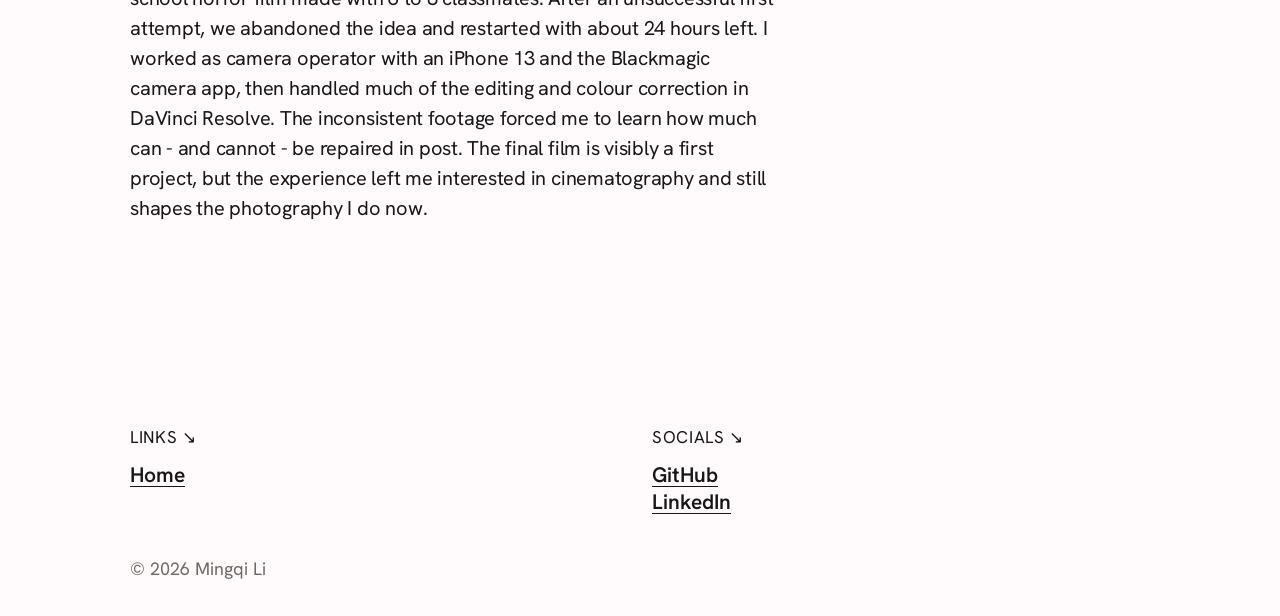
==== commit 965d00ec: "update physics engine" ====
--- a/about/index.html
+++ b/about/index.html
@@ -3,7 +3,7 @@
 <head>
   <meta charset="utf-8">
   <meta name="viewport" content="width=device-width, initial-scale=1">
-  <title>About — Mingqi Li</title>
+  <title>About - Mingqi Li</title>
   <meta name="description" content="About Mingqi Li, a Munich-based student engineer working across software, electronics and media.">
   <link rel="icon" href="data:image/svg+xml,%3Csvg xmlns='http://www.w3.org/2000/svg' viewBox='0 0 100 100'%3E%3Ctext y='.9em' font-size='90'%3EM%3C/text%3E%3C/svg%3E">
   <link rel="preconnect" href="https://fonts.googleapis.com">
@@ -25,7 +25,7 @@
 
   <main>
     <article class="wrap about-main">
-      <h1>I build things to understand how they work—and to see where an idea can go.</h1>
+      <h1>I build things to understand how they work - and to see where an idea can go.</h1>
 
       <div class="about-body">
         <p>I’m a student at Maria-Theresia-Gymnasium in Munich, graduating in 2028. Alongside school, I have taken part in TUM’s early-study programme in computer science (Frühstudium Informatik) since October 2025. My coursework has included Einführung in die Informatik (EIDI), Grundlagenpraktikum Programmierung (PGDP), Einführung in die Softwaretechnik (EIST) and Funktionale Programmierung und Verifikation (FPV).</p>
@@ -38,7 +38,7 @@
 
         <p>I lead weekly CAD, 3D-printing and robotics courses for other students. The recognition that matters most to me is hearing directly from someone about what they liked, used or learned from something I helped create. Mathematics, computer-science competitions and practical engineering each give me a different way to work through a difficult problem and turn it into something real.</p>
 
-        <p>Away from engineering, I have played piano for 13 years and tennis for 8. I also shoot and edit films and photographs. That started with a rushed school horror film made with six to eight classmates. After an unsuccessful first attempt, we abandoned the idea and restarted with about 24 hours left. I worked as camera operator with an iPhone 13 and the Blackmagic camera app, then handled much of the editing and colour correction in DaVinci Resolve. The inconsistent footage forced me to learn how much can—and cannot—be repaired in post. The final film is visibly a first project, but the experience left me interested in cinematography and still shapes the photography I do now.</p>
+        <p>Away from engineering, I have played piano for 13 years and tennis for 8. I also shoot and edit films and photographs. That started with a rushed school horror film made with 6 to 8 classmates. After an unsuccessful first attempt, we abandoned the idea and restarted with about 24 hours left. I worked as camera operator with an iPhone 13 and the Blackmagic camera app, then handled much of the editing and colour correction in DaVinci Resolve. The inconsistent footage forced me to learn how much can - and cannot - be repaired in post. The final film is visibly a first project, but the experience left me interested in cinematography and still shapes the photography I do now.</p>
       </div>
     </article>
   </main>
--- a/css/site.css
+++ b/css/site.css
@@ -535,6 +535,19 @@
 
 .narrative-chapter + .narrative-chapter {
   margin-top: clamp(72px, 10vw, 116px);
+}
+
+.taskminder-page .narrative-chapter + .narrative-chapter,
+.reframe-page .narrative-chapter + .narrative-chapter,
+.physics-page .narrative-chapter + .narrative-chapter {
+  margin-top: 0;
+}
+
+.taskminder-page .narrative-chapter + .narrative-chapter--results,
+.reframe-page .narrative-chapter + .narrative-chapter--results,
+.physics-page .narrative-chapter + .narrative-chapter--results {
+  margin-top: clamp(16px, 2vw, 24px);
+  padding-top: 0;
 }
 
 .narrative-chapter h2 {
@@ -1334,7 +1347,12 @@
   font-size: 16px;
 }
 
-.taskminder-page .case-nav,
+.taskminder-page .case-nav {
+  margin-top: clamp(28px, 4vw, 40px);
+  padding-block: clamp(24px, 3vw, 32px);
+  border-bottom: 1px solid var(--line);
+}
+
 .astraeus-page .case-nav {
   margin-top: clamp(52px, 8vw, 84px);
   padding-block: clamp(36px, 5vw, 48px);
@@ -1352,7 +1370,8 @@
   object-position: top center;
 }
 
-.reframe-page .case-nav {
+.reframe-page .case-nav,
+.physics-page .case-nav {
   margin-top: clamp(52px, 8vw, 84px);
 }
 
@@ -1374,7 +1393,8 @@
 }
 
 .taskminder-page .footer-inner {
-  margin-top: clamp(20px, 3vw, 36px);
+  margin-top: 0;
+  border-top: 0;
 }
 
 @media (max-width: 620px) {
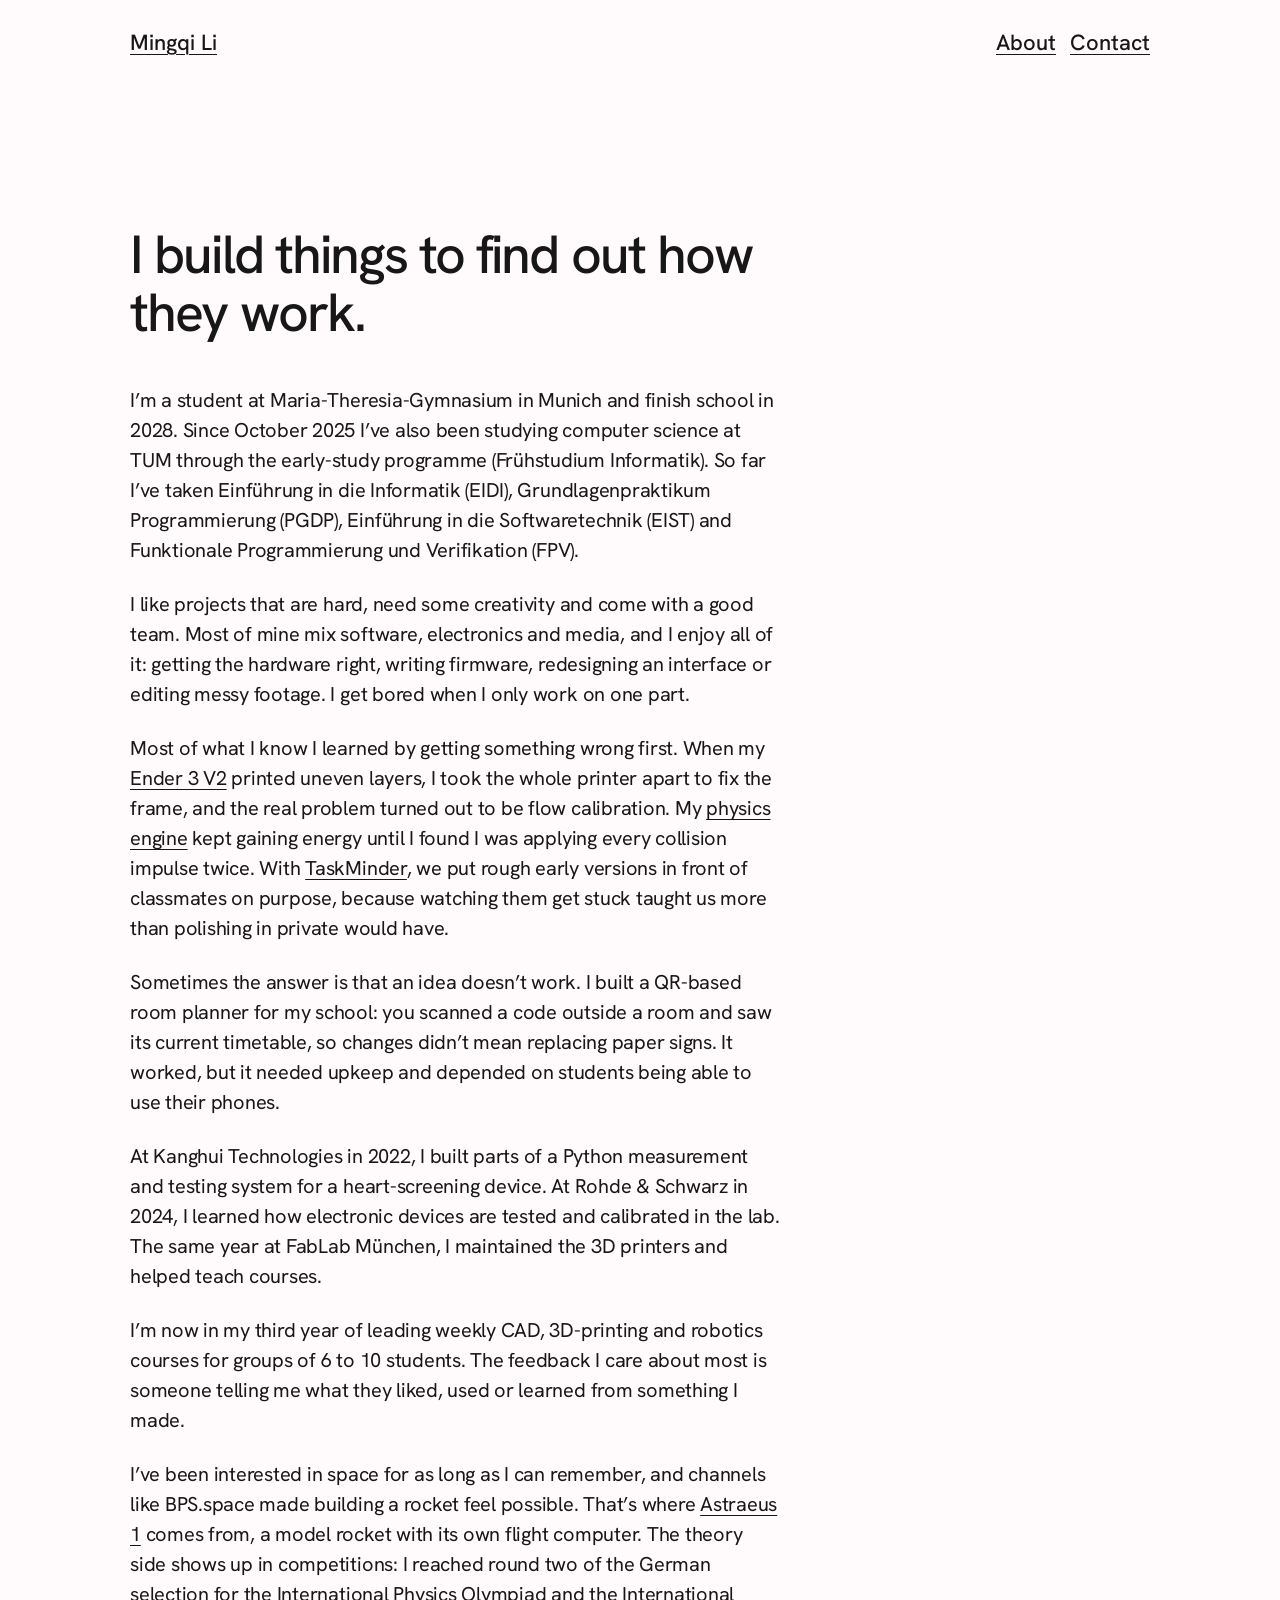
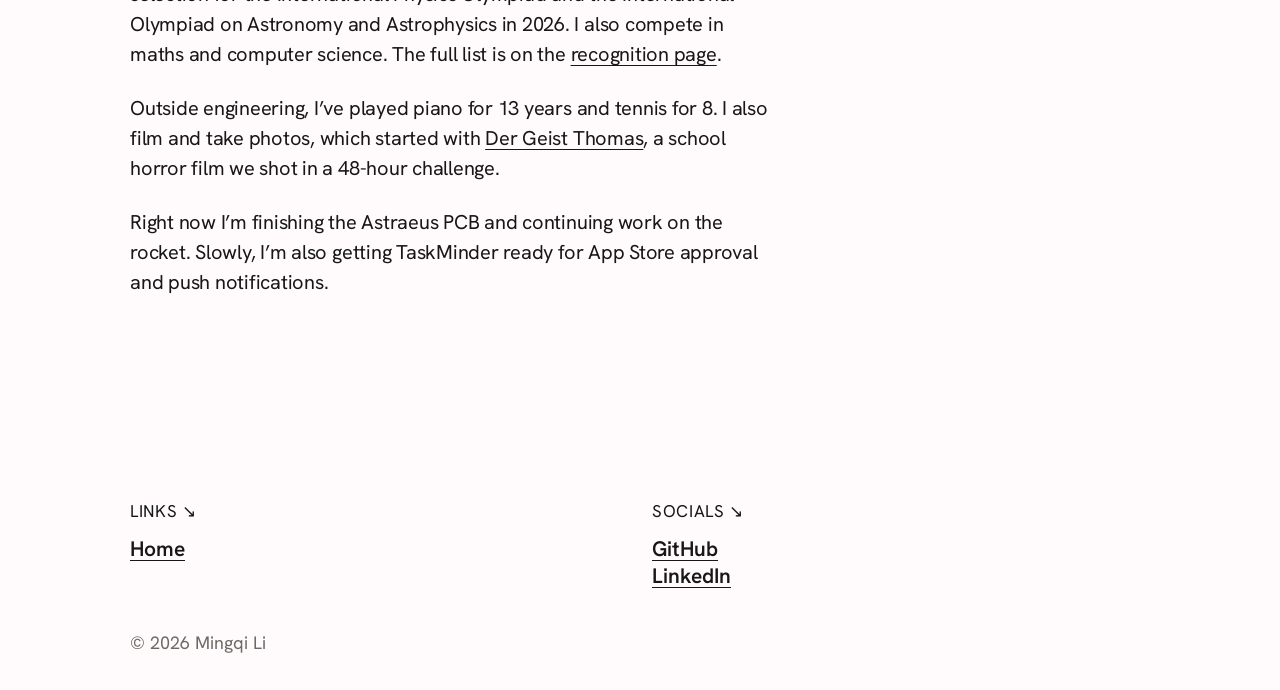
==== commit f4da020a: "improve about stuff" ====
--- a/about/index.html
+++ b/about/index.html
@@ -5,6 +5,7 @@
   <meta name="viewport" content="width=device-width, initial-scale=1">
   <title>About - Mingqi Li</title>
   <meta name="description" content="About Mingqi Li, a Munich-based student engineer working across software, electronics and media.">
+  <link rel="canonical" href="https://mingqi.li/about/">
   <link rel="icon" href="data:image/svg+xml,%3Csvg xmlns='http://www.w3.org/2000/svg' viewBox='0 0 100 100'%3E%3Ctext y='.9em' font-size='90'%3EM%3C/text%3E%3C/svg%3E">
   <link rel="preconnect" href="https://fonts.googleapis.com">
   <link rel="preconnect" href="https://fonts.gstatic.com" crossorigin>
@@ -25,20 +26,26 @@
 
   <main>
     <article class="wrap about-main">
-      <h1>I build things to understand how they work - and to see where an idea can go.</h1>
+      <h1>I build things to find out how they work.</h1>
 
       <div class="about-body">
-        <p>I’m a student at Maria-Theresia-Gymnasium in Munich, graduating in 2028. Alongside school, I have taken part in TUM’s early-study programme in computer science (Frühstudium Informatik) since October 2025. My coursework has included Einführung in die Informatik (EIDI), Grundlagenpraktikum Programmierung (PGDP), Einführung in die Softwaretechnik (EIST) and Funktionale Programmierung und Verifikation (FPV).</p>
+        <p>I’m a student at Maria-Theresia-Gymnasium in Munich and finish school in 2028. Since October 2025 I’ve also been studying computer science at TUM through the early-study programme (Frühstudium Informatik). So far I’ve taken Einführung in die Informatik (EIDI), Grundlagenpraktikum Programmierung (PGDP), Einführung in die Softwaretechnik (EIST) and Funktionale Programmierung und Verifikation (FPV).</p>
 
-        <p>I’m most drawn to work that needs genuine creativity, real effort and a good team. My projects move between software, electronics and media; I enjoy the whole process, from getting the hardware right and writing the firmware to reshaping an interface or finding the clearest edit in imperfect footage. Focusing on only one part has never held my interest for long.</p>
+        <p>I like projects that are hard, need some creativity and come with a good team. Most of mine mix software, electronics and media, and I enjoy all of it: getting the hardware right, writing firmware, redesigning an interface or editing messy footage. I get bored when I only work on one part.</p>
 
-        <p>I also build small projects simply to find out whether an idea will work. One of them was a QR-based room planner for my school: scanning a code outside a room opened its current timetable, so timetable changes would not require replacing paper displays. It was useful to prototype, but it also showed me the limits of a technically working solution: it needed upkeep and depended on students being able to use their phones. That kind of honest feedback is as valuable to me as a project going exactly to plan.</p>
+        <p>Most of what I know I learned by getting something wrong first. When my <a href="../projects/ender-3-v2.html">Ender 3 V2</a> printed uneven layers, I took the whole printer apart to fix the frame, and the real problem turned out to be flow calibration. My <a href="../projects/physics-engine.html">physics engine</a> kept gaining energy until I found I was applying every collision impulse twice. With <a href="../projects/taskminder.html">TaskMinder</a>, we put rough early versions in front of classmates on purpose, because watching them get stuck taught us more than polishing in private would have.</p>
 
-        <p>That approach shapes projects such as Astraeus 1, a model-rocket flight system currently in design; TaskMinder, a school platform used by more than 80 people daily; a real-time 2D physics engine written in C++; and an Ender 3 V2 I rebuilt from the base plate up. Space has interested me for as long as I can remember, but watching channels like BPS.space made it feel like something I could actually build myself.</p>
+        <p>Sometimes the answer is that an idea doesn’t work. I built a QR-based room planner for my school: you scanned a code outside a room and saw its current timetable, so changes didn’t mean replacing paper signs. It worked, but it needed upkeep and depended on students being able to use their phones.</p>
 
-        <p>I lead weekly CAD, 3D-printing and robotics courses for other students. The recognition that matters most to me is hearing directly from someone about what they liked, used or learned from something I helped create. Mathematics, computer-science competitions and practical engineering each give me a different way to work through a difficult problem and turn it into something real.</p>
+        <p>At Kanghui Technologies in 2022, I built parts of a Python measurement and testing system for a heart-screening device. At Rohde &amp; Schwarz in 2024, I learned how electronic devices are tested and calibrated in the lab. The same year at FabLab München, I maintained the 3D printers and helped teach courses.</p>
 
-        <p>Away from engineering, I have played piano for 13 years and tennis for 8. I also shoot and edit films and photographs. That started with a rushed school horror film made with 6 to 8 classmates. After an unsuccessful first attempt, we abandoned the idea and restarted with about 24 hours left. I worked as camera operator with an iPhone 13 and the Blackmagic camera app, then handled much of the editing and colour correction in DaVinci Resolve. The inconsistent footage forced me to learn how much can - and cannot - be repaired in post. The final film is visibly a first project, but the experience left me interested in cinematography and still shapes the photography I do now.</p>
+        <p>I’m now in my third year of leading weekly CAD, 3D-printing and robotics courses for groups of 6 to 10 students. The feedback I care about most is someone telling me what they liked, used or learned from something I made.</p>
+
+        <p>I’ve been interested in space for as long as I can remember, and channels like BPS.space made building a rocket feel possible. That’s where <a href="../projects/astraeus-1.html">Astraeus 1</a> comes from, a model rocket with its own flight computer. The theory side shows up in competitions: I reached round two of the German selection for the International Physics Olympiad and the International Olympiad on Astronomy and Astrophysics in 2026. I also compete in maths and computer science. The full list is on the <a href="../recognition/">recognition page</a>.</p>
+
+        <p>Outside engineering, I’ve played piano for 13 years and tennis for 8. I also film and take photos, which started with <a href="../projects/der-geist-thomas.html">Der Geist Thomas</a>, a school horror film we shot in a 48-hour challenge.</p>
+
+        <p>Right now I’m finishing the Astraeus PCB and continuing work on the rocket. Slowly, I’m also getting TaskMinder ready for App Store approval and push notifications.</p>
       </div>
     </article>
   </main>
--- a/css/design-system.css
+++ b/css/design-system.css
@@ -44,6 +44,10 @@
 svg {
   display: block;
   max-width: 100%;
+}
+
+img {
+  height: auto;
 }
 
 button,
--- a/css/site.css
+++ b/css/site.css
@@ -539,13 +539,17 @@
 
 .taskminder-page .narrative-chapter + .narrative-chapter,
 .reframe-page .narrative-chapter + .narrative-chapter,
-.physics-page .narrative-chapter + .narrative-chapter {
+.physics-page .narrative-chapter + .narrative-chapter,
+.film-page .narrative-chapter + .narrative-chapter,
+.ender-page .narrative-chapter + .narrative-chapter {
   margin-top: 0;
 }
 
 .taskminder-page .narrative-chapter + .narrative-chapter--results,
 .reframe-page .narrative-chapter + .narrative-chapter--results,
-.physics-page .narrative-chapter + .narrative-chapter--results {
+.physics-page .narrative-chapter + .narrative-chapter--results,
+.film-page .narrative-chapter + .narrative-chapter--results,
+.ender-page .narrative-chapter + .narrative-chapter--results {
   margin-top: clamp(16px, 2vw, 24px);
   padding-top: 0;
 }
@@ -1161,6 +1165,12 @@
   letter-spacing: -.012em;
 }
 
+.about-body a {
+  text-decoration: underline;
+  text-decoration-thickness: 1px;
+  text-underline-offset: .18em;
+}
+
 .about-page .baseline-footer {
   padding-top: 0;
 }
@@ -1379,9 +1389,8 @@
   background: #111;
 }
 
-.film-page .case-cover video {
-  aspect-ratio: 16 / 9;
-  object-fit: contain;
+.film-page .story-media--wide {
+  margin-bottom: 38px;
 }
 
 .film-page .case-nav {
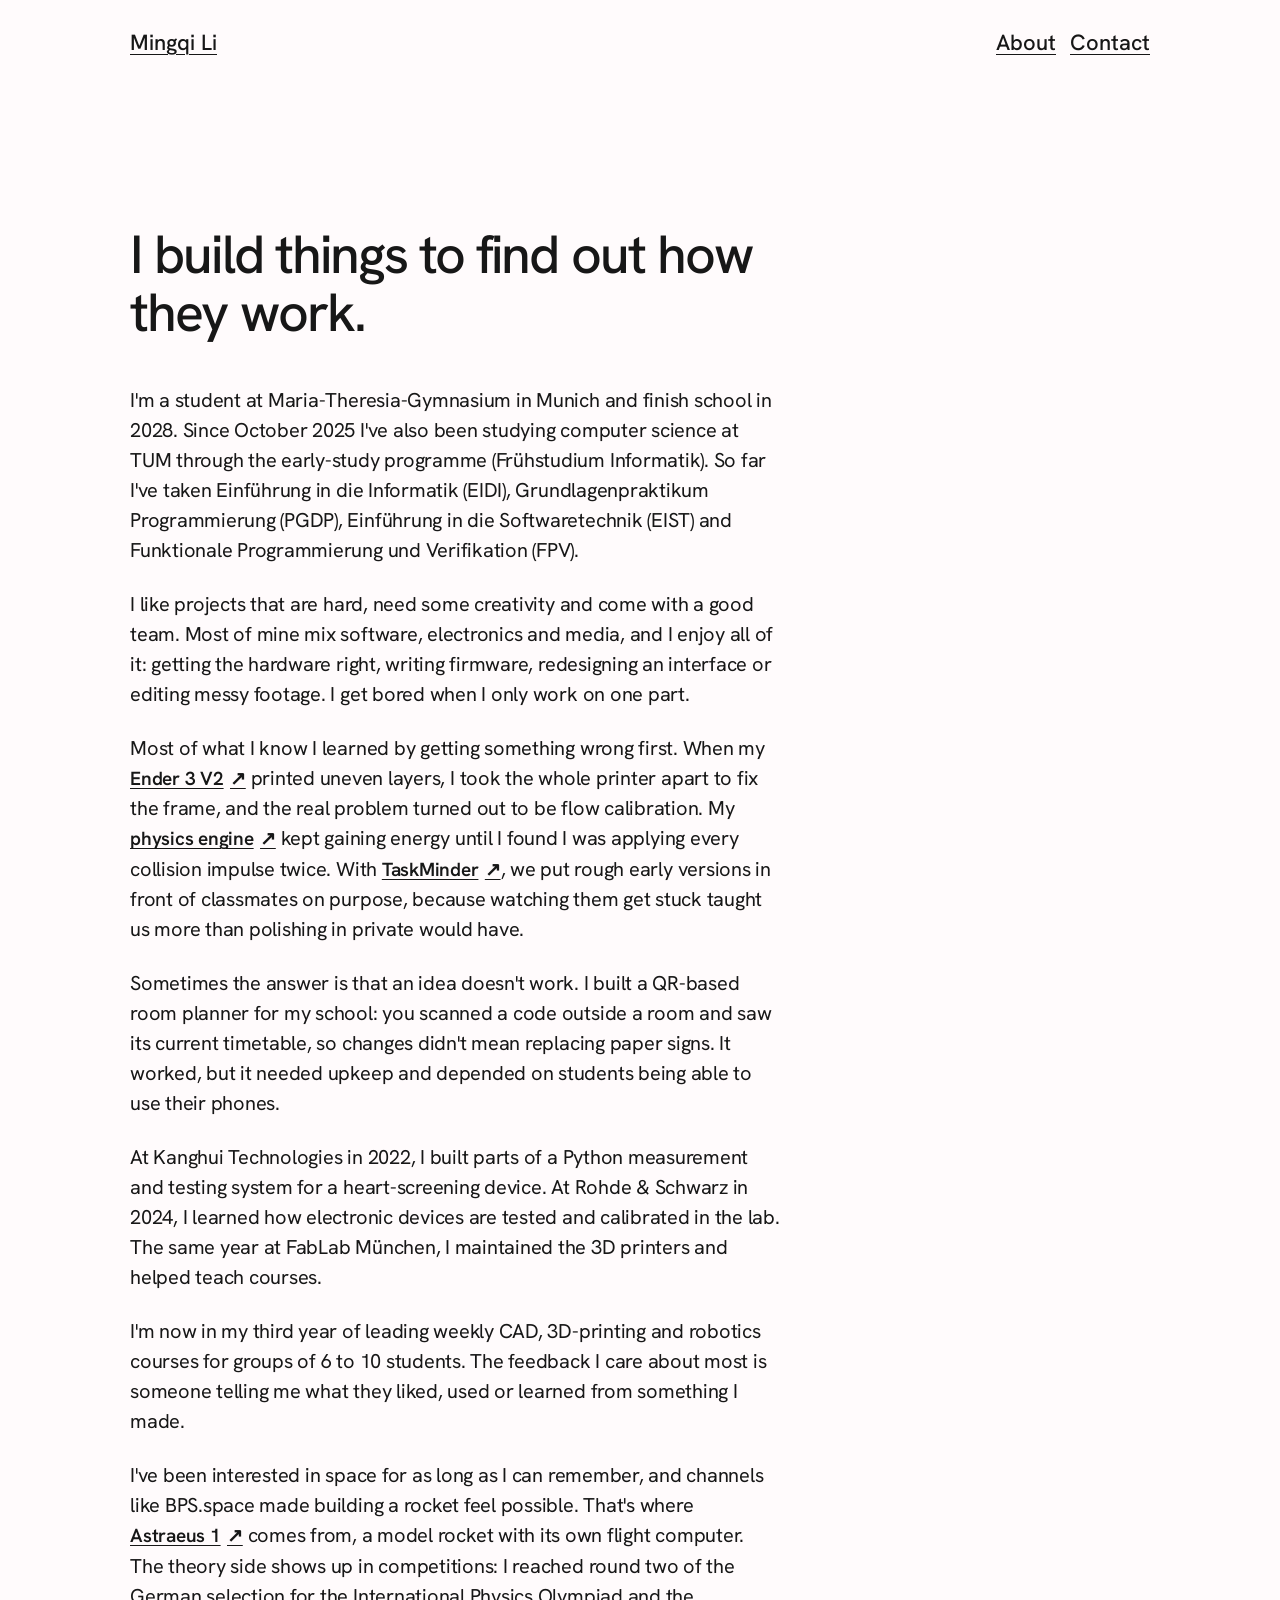
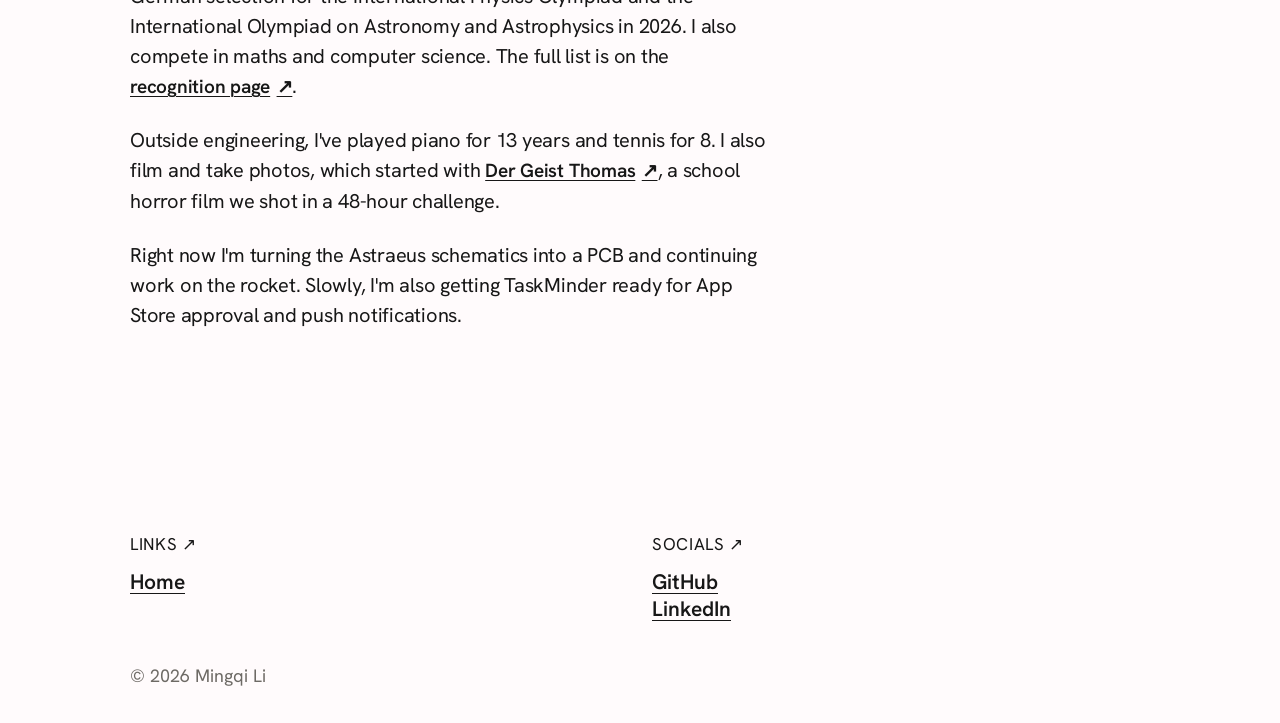
==== commit fd88ebf7: "update" ====
--- a/about/index.html
+++ b/about/index.html
@@ -29,23 +29,23 @@
       <h1>I build things to find out how they work.</h1>
 
       <div class="about-body">
-        <p>I’m a student at Maria-Theresia-Gymnasium in Munich and finish school in 2028. Since October 2025 I’ve also been studying computer science at TUM through the early-study programme (Frühstudium Informatik). So far I’ve taken Einführung in die Informatik (EIDI), Grundlagenpraktikum Programmierung (PGDP), Einführung in die Softwaretechnik (EIST) and Funktionale Programmierung und Verifikation (FPV).</p>
+        <p>I'm a student at Maria-Theresia-Gymnasium in Munich and finish school in 2028. Since October 2025 I've also been studying computer science at TUM through the early-study programme (Frühstudium Informatik). So far I've taken Einführung in die Informatik (EIDI), Grundlagenpraktikum Programmierung (PGDP), Einführung in die Softwaretechnik (EIST) and Funktionale Programmierung und Verifikation (FPV).</p>
 
         <p>I like projects that are hard, need some creativity and come with a good team. Most of mine mix software, electronics and media, and I enjoy all of it: getting the hardware right, writing firmware, redesigning an interface or editing messy footage. I get bored when I only work on one part.</p>
 
-        <p>Most of what I know I learned by getting something wrong first. When my <a href="../projects/ender-3-v2.html">Ender 3 V2</a> printed uneven layers, I took the whole printer apart to fix the frame, and the real problem turned out to be flow calibration. My <a href="../projects/physics-engine.html">physics engine</a> kept gaining energy until I found I was applying every collision impulse twice. With <a href="../projects/taskminder.html">TaskMinder</a>, we put rough early versions in front of classmates on purpose, because watching them get stuck taught us more than polishing in private would have.</p>
+        <p>Most of what I know I learned by getting something wrong first. When my <a class="text-link" href="../projects/ender-3-v2.html">Ender 3 V2</a> printed uneven layers, I took the whole printer apart to fix the frame, and the real problem turned out to be flow calibration. My <a class="text-link" href="../projects/physics-engine.html">physics engine</a> kept gaining energy until I found I was applying every collision impulse twice. With <a class="text-link" href="../projects/taskminder.html">TaskMinder</a>, we put rough early versions in front of classmates on purpose, because watching them get stuck taught us more than polishing in private would have.</p>
 
-        <p>Sometimes the answer is that an idea doesn’t work. I built a QR-based room planner for my school: you scanned a code outside a room and saw its current timetable, so changes didn’t mean replacing paper signs. It worked, but it needed upkeep and depended on students being able to use their phones.</p>
+        <p>Sometimes the answer is that an idea doesn't work. I built a QR-based room planner for my school: you scanned a code outside a room and saw its current timetable, so changes didn't mean replacing paper signs. It worked, but it needed upkeep and depended on students being able to use their phones.</p>
 
         <p>At Kanghui Technologies in 2022, I built parts of a Python measurement and testing system for a heart-screening device. At Rohde &amp; Schwarz in 2024, I learned how electronic devices are tested and calibrated in the lab. The same year at FabLab München, I maintained the 3D printers and helped teach courses.</p>
 
-        <p>I’m now in my third year of leading weekly CAD, 3D-printing and robotics courses for groups of 6 to 10 students. The feedback I care about most is someone telling me what they liked, used or learned from something I made.</p>
+        <p>I'm now in my third year of leading weekly CAD, 3D-printing and robotics courses for groups of 6 to 10 students. The feedback I care about most is someone telling me what they liked, used or learned from something I made.</p>
 
-        <p>I’ve been interested in space for as long as I can remember, and channels like BPS.space made building a rocket feel possible. That’s where <a href="../projects/astraeus-1.html">Astraeus 1</a> comes from, a model rocket with its own flight computer. The theory side shows up in competitions: I reached round two of the German selection for the International Physics Olympiad and the International Olympiad on Astronomy and Astrophysics in 2026. I also compete in maths and computer science. The full list is on the <a href="../recognition/">recognition page</a>.</p>
+        <p>I've been interested in space for as long as I can remember, and channels like BPS.space made building a rocket feel possible. That's where <a class="text-link" href="../projects/astraeus-1.html">Astraeus 1</a> comes from, a model rocket with its own flight computer. The theory side shows up in competitions: I reached round two of the German selection for the International Physics Olympiad and the International Olympiad on Astronomy and Astrophysics in 2026. I also compete in maths and computer science. The full list is on the <a class="text-link" href="../recognition/">recognition page</a>.</p>
 
-        <p>Outside engineering, I’ve played piano for 13 years and tennis for 8. I also film and take photos, which started with <a href="../projects/der-geist-thomas.html">Der Geist Thomas</a>, a school horror film we shot in a 48-hour challenge.</p>
+        <p>Outside engineering, I've played piano for 13 years and tennis for 8. I also film and take photos, which started with <a class="text-link" href="../projects/der-geist-thomas.html">Der Geist Thomas</a>, a school horror film we shot in a 48-hour challenge.</p>
 
-        <p>Right now I’m finishing the Astraeus PCB and continuing work on the rocket. Slowly, I’m also getting TaskMinder ready for App Store approval and push notifications.</p>
+        <p>Right now I'm turning the Astraeus schematics into a PCB and continuing work on the rocket. Slowly, I'm also getting TaskMinder ready for App Store approval and push notifications.</p>
       </div>
     </article>
   </main>
--- a/css/site.css
+++ b/css/site.css
@@ -534,22 +534,10 @@
 }
 
 .narrative-chapter + .narrative-chapter {
-  margin-top: clamp(72px, 10vw, 116px);
-}
-
-.taskminder-page .narrative-chapter + .narrative-chapter,
-.reframe-page .narrative-chapter + .narrative-chapter,
-.physics-page .narrative-chapter + .narrative-chapter,
-.film-page .narrative-chapter + .narrative-chapter,
-.ender-page .narrative-chapter + .narrative-chapter {
   margin-top: 0;
 }
 
-.taskminder-page .narrative-chapter + .narrative-chapter--results,
-.reframe-page .narrative-chapter + .narrative-chapter--results,
-.physics-page .narrative-chapter + .narrative-chapter--results,
-.film-page .narrative-chapter + .narrative-chapter--results,
-.ender-page .narrative-chapter + .narrative-chapter--results {
+.narrative-chapter + .narrative-chapter--results {
   margin-top: clamp(16px, 2vw, 24px);
   padding-top: 0;
 }
@@ -589,7 +577,8 @@
   gap: 24px;
 }
 
-.story-media > img {
+.story-media > img,
+.story-media > a > img {
   width: 100%;
   height: auto;
   border: 1px solid var(--line);
@@ -940,7 +929,7 @@
 
 .baseline-work .baseline-section-label::after,
 .baseline-footer .baseline-section-label::after {
-  content: " ↘";
+  content: " ↗";
 }
 
 .baseline-work > .wrap > .baseline-section-label {
@@ -1032,7 +1021,7 @@
 
 .about-detail .baseline-link::after,
 .record-grid .baseline-link::after {
-  content: " ↘";
+  content: " ↗";
 }
 
 .baseline-record {
@@ -1165,12 +1154,6 @@
   letter-spacing: -.012em;
 }
 
-.about-body a {
-  text-decoration: underline;
-  text-decoration-thickness: 1px;
-  text-underline-offset: .18em;
-}
-
 .about-page .baseline-footer {
   padding-top: 0;
 }
@@ -1353,19 +1336,14 @@
 
 .project-page .footer-inner {
   min-height: 80px;
-  border-top-color: var(--line);
+  border-top: 0;
   font-size: 16px;
 }
 
-.taskminder-page .case-nav {
-  margin-top: clamp(28px, 4vw, 40px);
-  padding-block: clamp(24px, 3vw, 32px);
+.project-page .case-nav {
+  margin-top: clamp(52px, 8vw, 84px);
+  padding-block: clamp(28px, 4vw, 36px);
   border-bottom: 1px solid var(--line);
-}
-
-.astraeus-page .case-nav {
-  margin-top: clamp(52px, 8vw, 84px);
-  padding-block: clamp(36px, 5vw, 48px);
 }
 
 .reframe-page .case-cover {
@@ -1380,11 +1358,6 @@
   object-position: top center;
 }
 
-.reframe-page .case-nav,
-.physics-page .case-nav {
-  margin-top: clamp(52px, 8vw, 84px);
-}
-
 .film-page .case-cover {
   background: #111;
 }
@@ -1393,18 +1366,6 @@
   margin-bottom: 38px;
 }
 
-.film-page .case-nav {
-  margin-top: clamp(52px, 8vw, 84px);
-}
-
-.ender-page .case-nav {
-  margin-top: clamp(52px, 8vw, 84px);
-}
-
-.taskminder-page .footer-inner {
-  margin-top: 0;
-  border-top: 0;
-}
 
 @media (max-width: 620px) {
   .project-page .project-hero-grid,
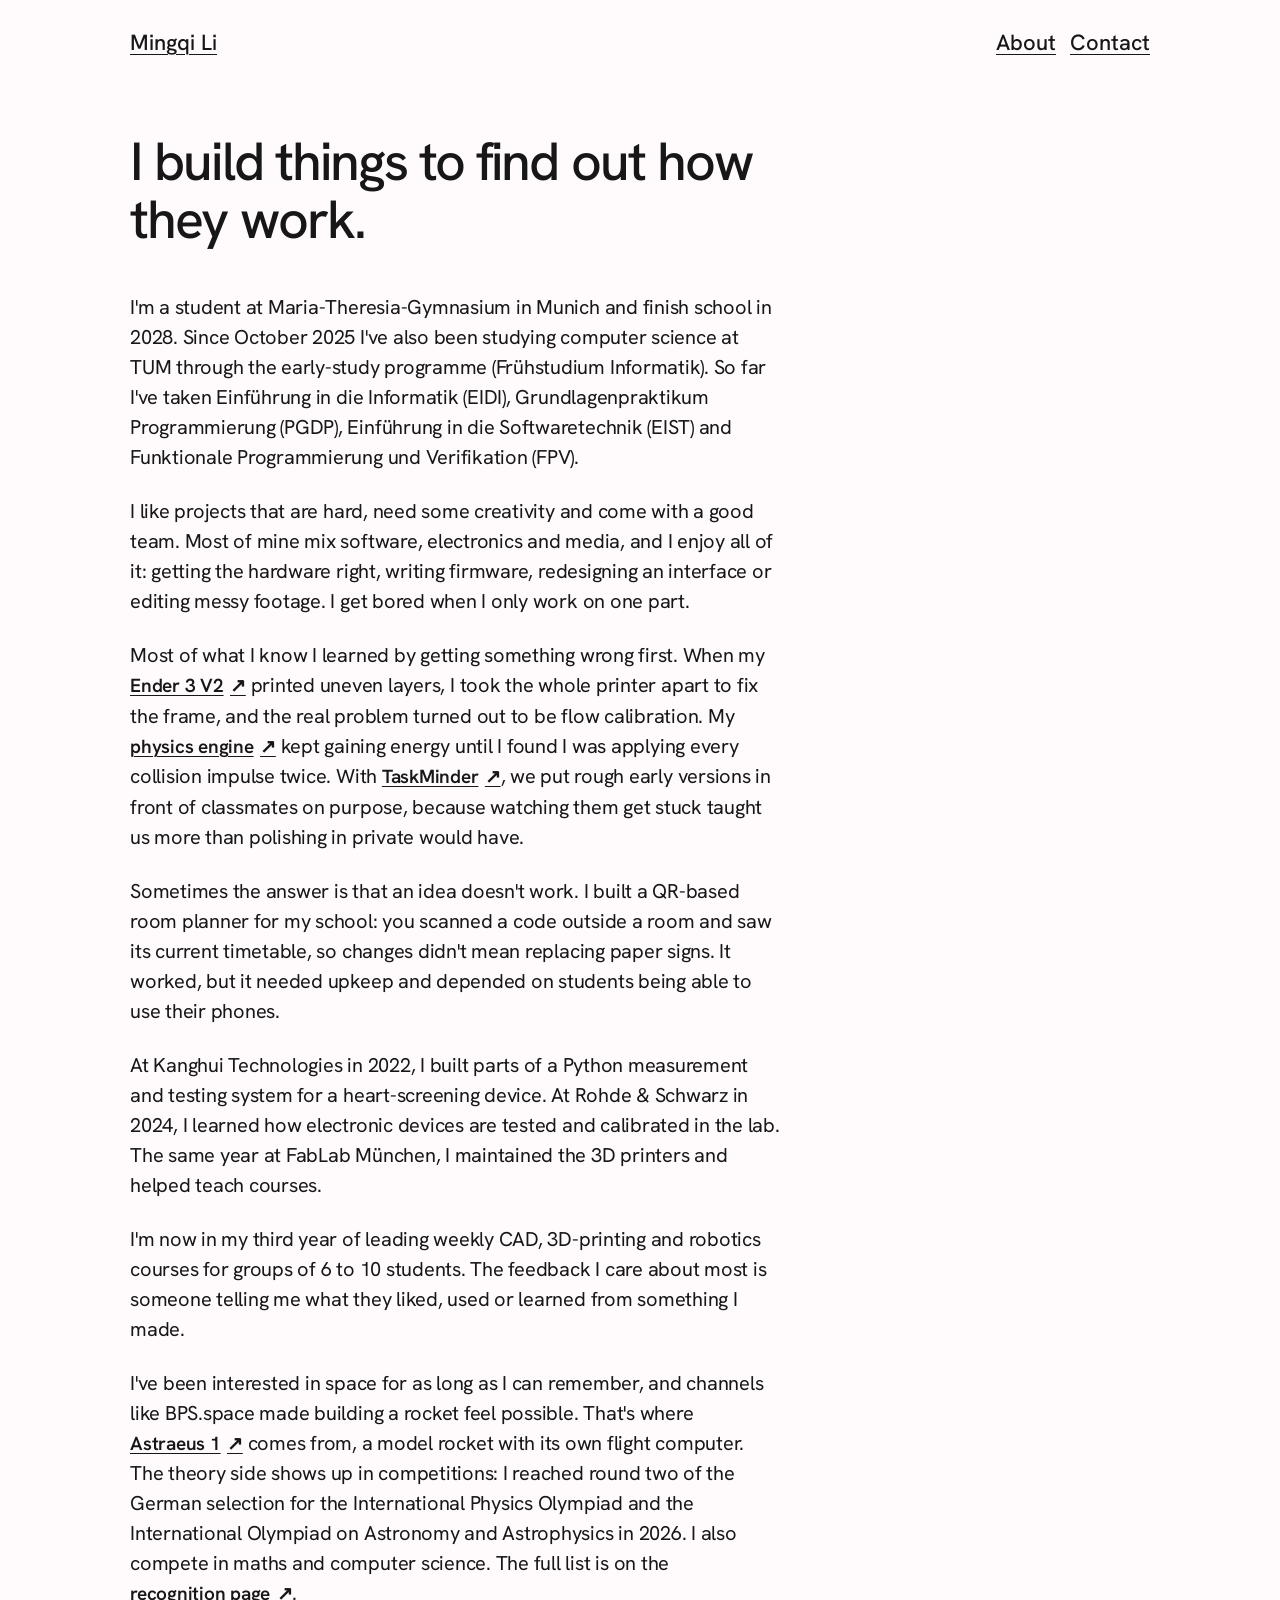
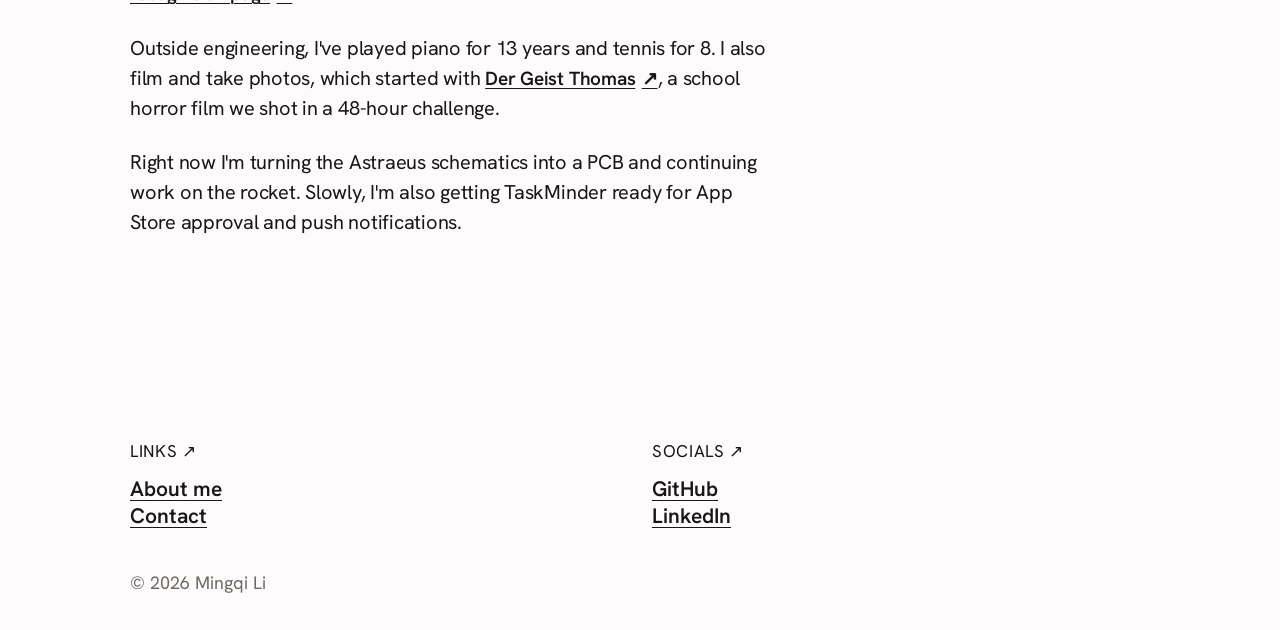
==== commit fd9177c1: "update" ====
--- a/about/index.html
+++ b/about/index.html
@@ -54,7 +54,8 @@
     <div class="wrap footer-grid">
       <div>
         <p class="baseline-section-label">Links</p>
-        <a href="../index.html">Home</a>
+        <a href="../about/">About me</a><br>
+        <a href="../contact/">Contact</a>
       </div>
       <div>
         <p class="baseline-section-label">Socials</p>
--- a/css/site.css
+++ b/css/site.css
@@ -914,7 +914,7 @@
 }
 
 .baseline-work {
-  padding: 24px 0 96px;
+  padding: 24px 0 64px;
 }
 
 .baseline-section-label {
@@ -927,7 +927,6 @@
   text-transform: uppercase;
 }
 
-.baseline-work .baseline-section-label::after,
 .baseline-footer .baseline-section-label::after {
   content: " ↗";
 }
@@ -940,6 +939,32 @@
 
 .baseline-home .project-grid {
   gap: 42px 32px;
+}
+
+.work-header {
+  display: flex;
+  align-items: flex-start;
+  justify-content: space-between;
+  gap: 16px;
+  margin-bottom: 22px;
+}
+
+.work-header .baseline-section-label {
+  margin: 0;
+  font-size: 14px;
+  font-weight: 700;
+}
+
+.baseline-work .more-projects::after {
+  content: " ↗";
+}
+
+.projects-title {
+  margin: 0 0 32px;
+  font-size: clamp(40px, 4.2vw, 56px);
+  font-weight: 500;
+  line-height: 1.08;
+  letter-spacing: -.03em;
 }
 
 .baseline-home .project-media {
@@ -990,7 +1015,7 @@
 }
 
 .baseline-about {
-  padding: 104px 0 88px;
+  padding: 72px 0 56px;
 }
 
 .about-text-grid {
@@ -1025,8 +1050,7 @@
 }
 
 .baseline-record {
-  padding: 72px 0 88px;
-  border-top: 1px solid var(--line-soft);
+  padding: 56px 0 64px;
 }
 
 .record-grid,
@@ -1042,9 +1066,9 @@
 
 .compact-list > div {
   display: flex;
-  gap: 14px;
-  justify-content: space-between;
-  padding: 11px 0;
+  flex-direction: column;
+  gap: 2px;
+  padding: 13px 0;
   border-bottom: 1px solid var(--line-soft);
 }
 
@@ -1060,7 +1084,13 @@
 
 .compact-list span {
   color: var(--muted);
-  text-align: right;
+}
+
+.recognition-group .compact-list > div {
+  display: grid;
+  grid-template-columns: minmax(0, 1.1fr) minmax(0, 1fr);
+  gap: 24px;
+  align-items: baseline;
 }
 
 .compact-list + .baseline-link {
@@ -1069,7 +1099,7 @@
 }
 
 .baseline-footer {
-  padding: 64px 0 36px;
+  padding: 48px 0 36px;
 }
 
 .baseline-footer a {
@@ -1110,10 +1140,9 @@
     font-size: 38px;
   }
 
-  .compact-list > div {
-    align-items: flex-start;
-    flex-direction: column;
-    gap: 3px;
+  .recognition-group .compact-list > div {
+    display: flex;
+    gap: 2px;
   }
 
   .compact-list span {
@@ -1123,7 +1152,7 @@
 
 /* About page */
 .about-main {
-  padding-top: clamp(92px, 11vw, 142px);
+  padding-top: clamp(32px, 4vw, 48px);
   padding-bottom: clamp(112px, 14vw, 180px);
 }
 
@@ -1168,7 +1197,7 @@
 
 @media (max-width: 620px) {
   .about-main {
-    padding-top: 68px;
+    padding-top: 28px;
     padding-bottom: 96px;
   }
 
@@ -1234,15 +1263,20 @@
 }
 
 .project-page .nav-inner {
-  min-height: 64px;
+  min-height: 84px;
   border-bottom: 0;
 }
 
 .project-page .brand,
 .project-page .nav-links a {
-  font-size: 21px;
+  font-size: 22px;
   font-weight: 500;
   text-decoration: underline;
+  text-decoration-thickness: .75px;
+}
+
+.project-page .nav-links {
+  gap: 14px;
 }
 
 .project-page .project-hero {
